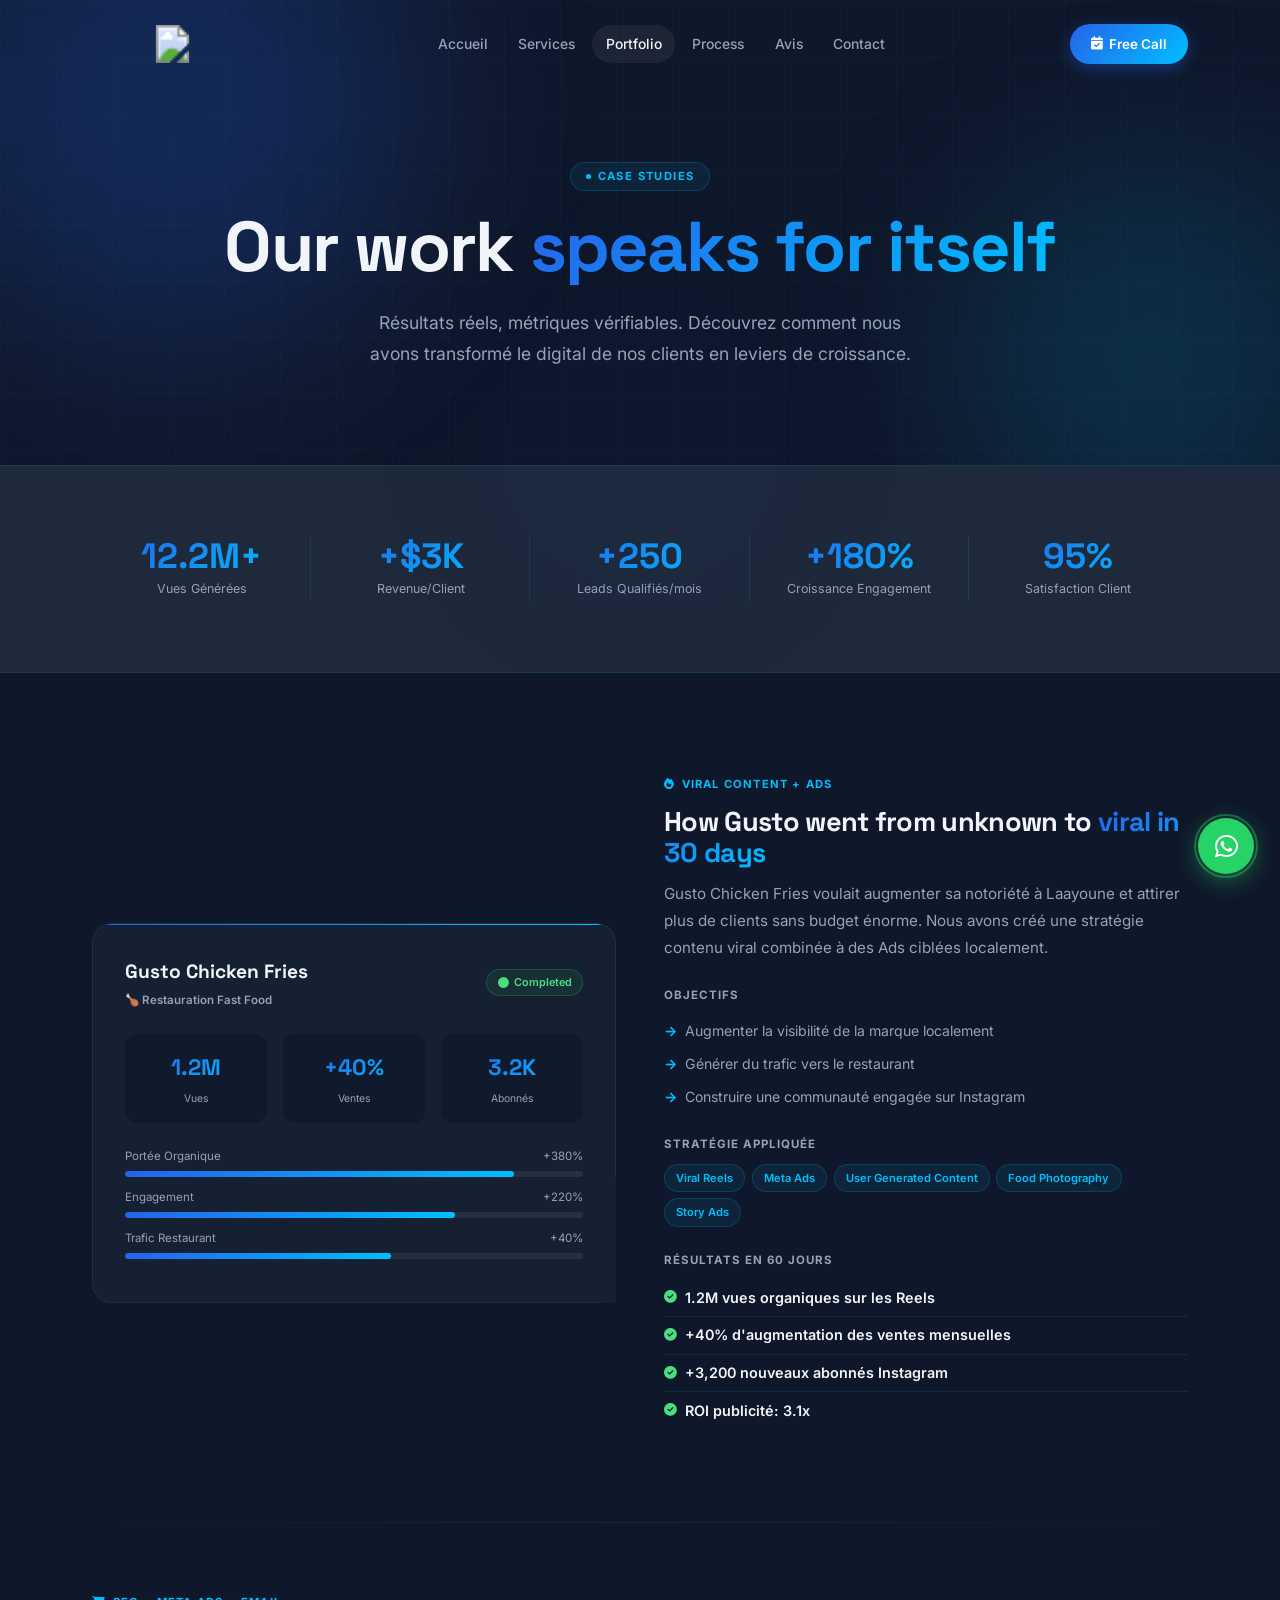
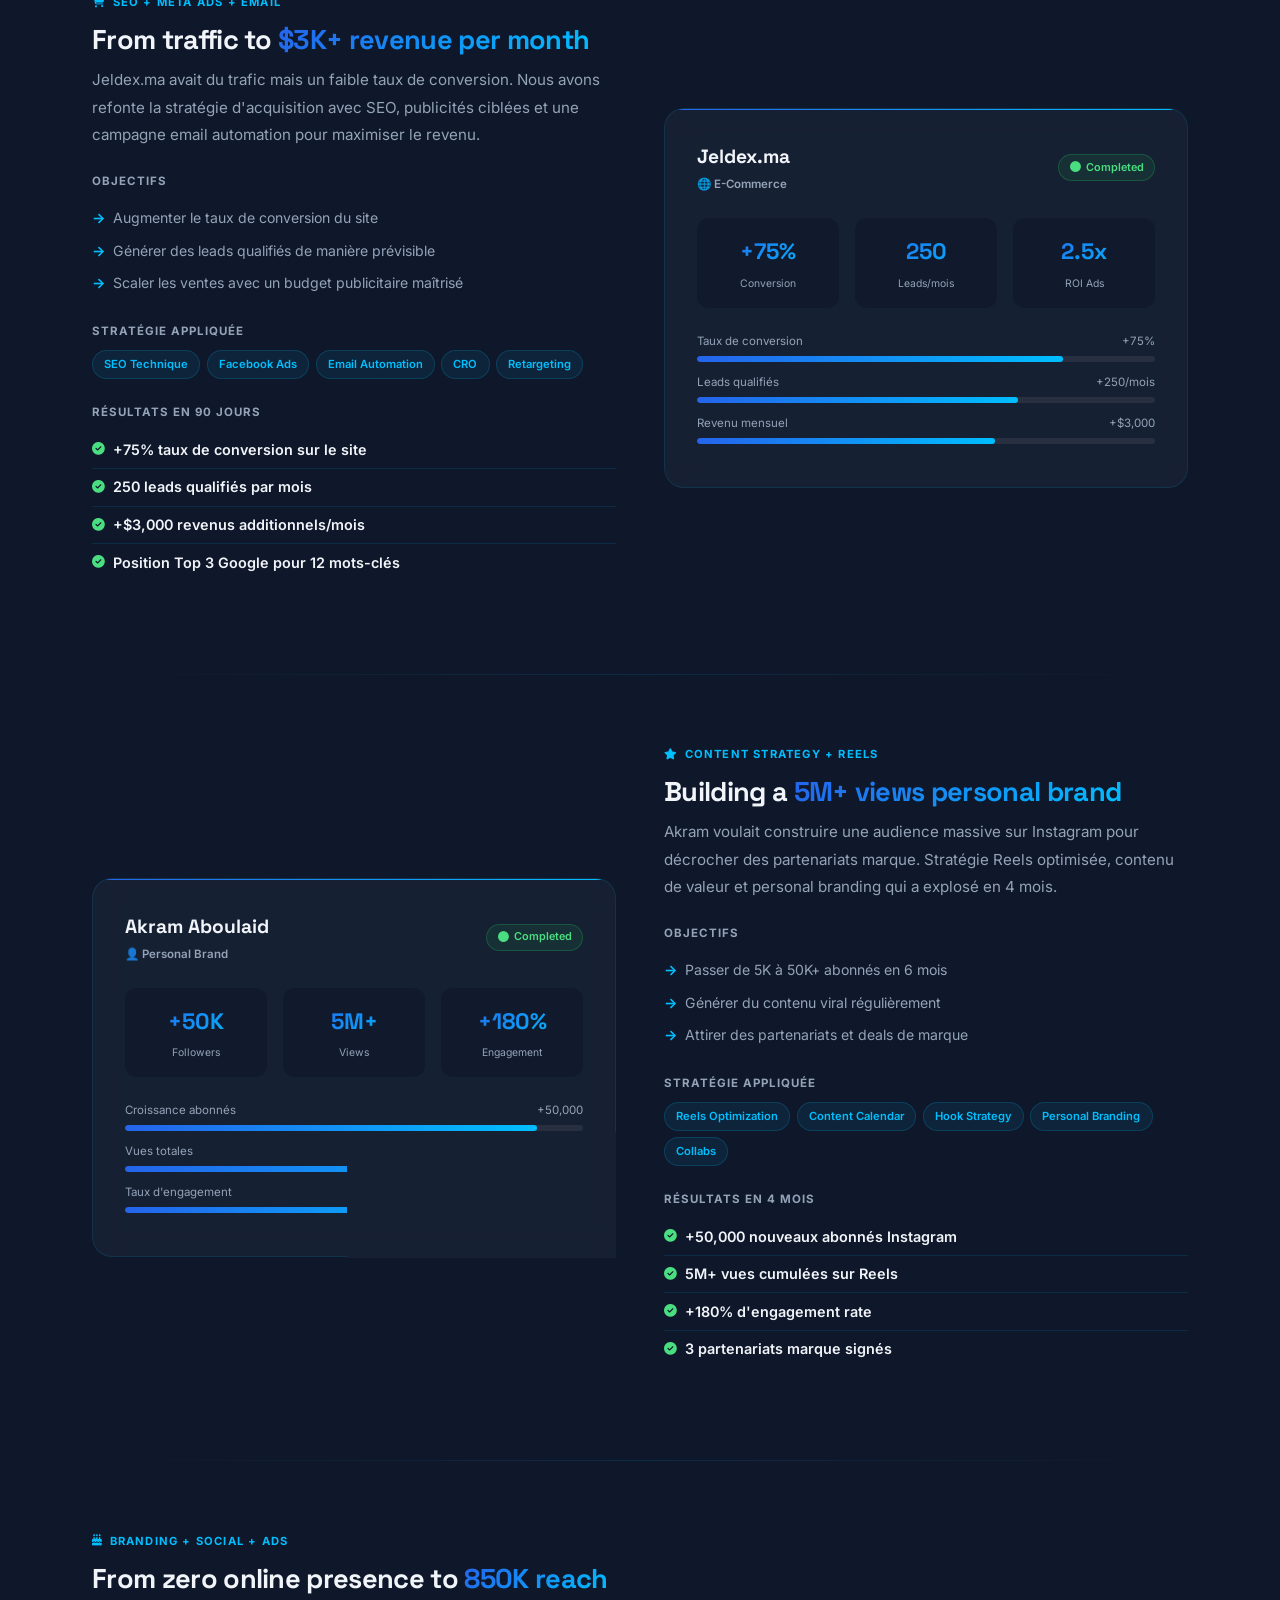
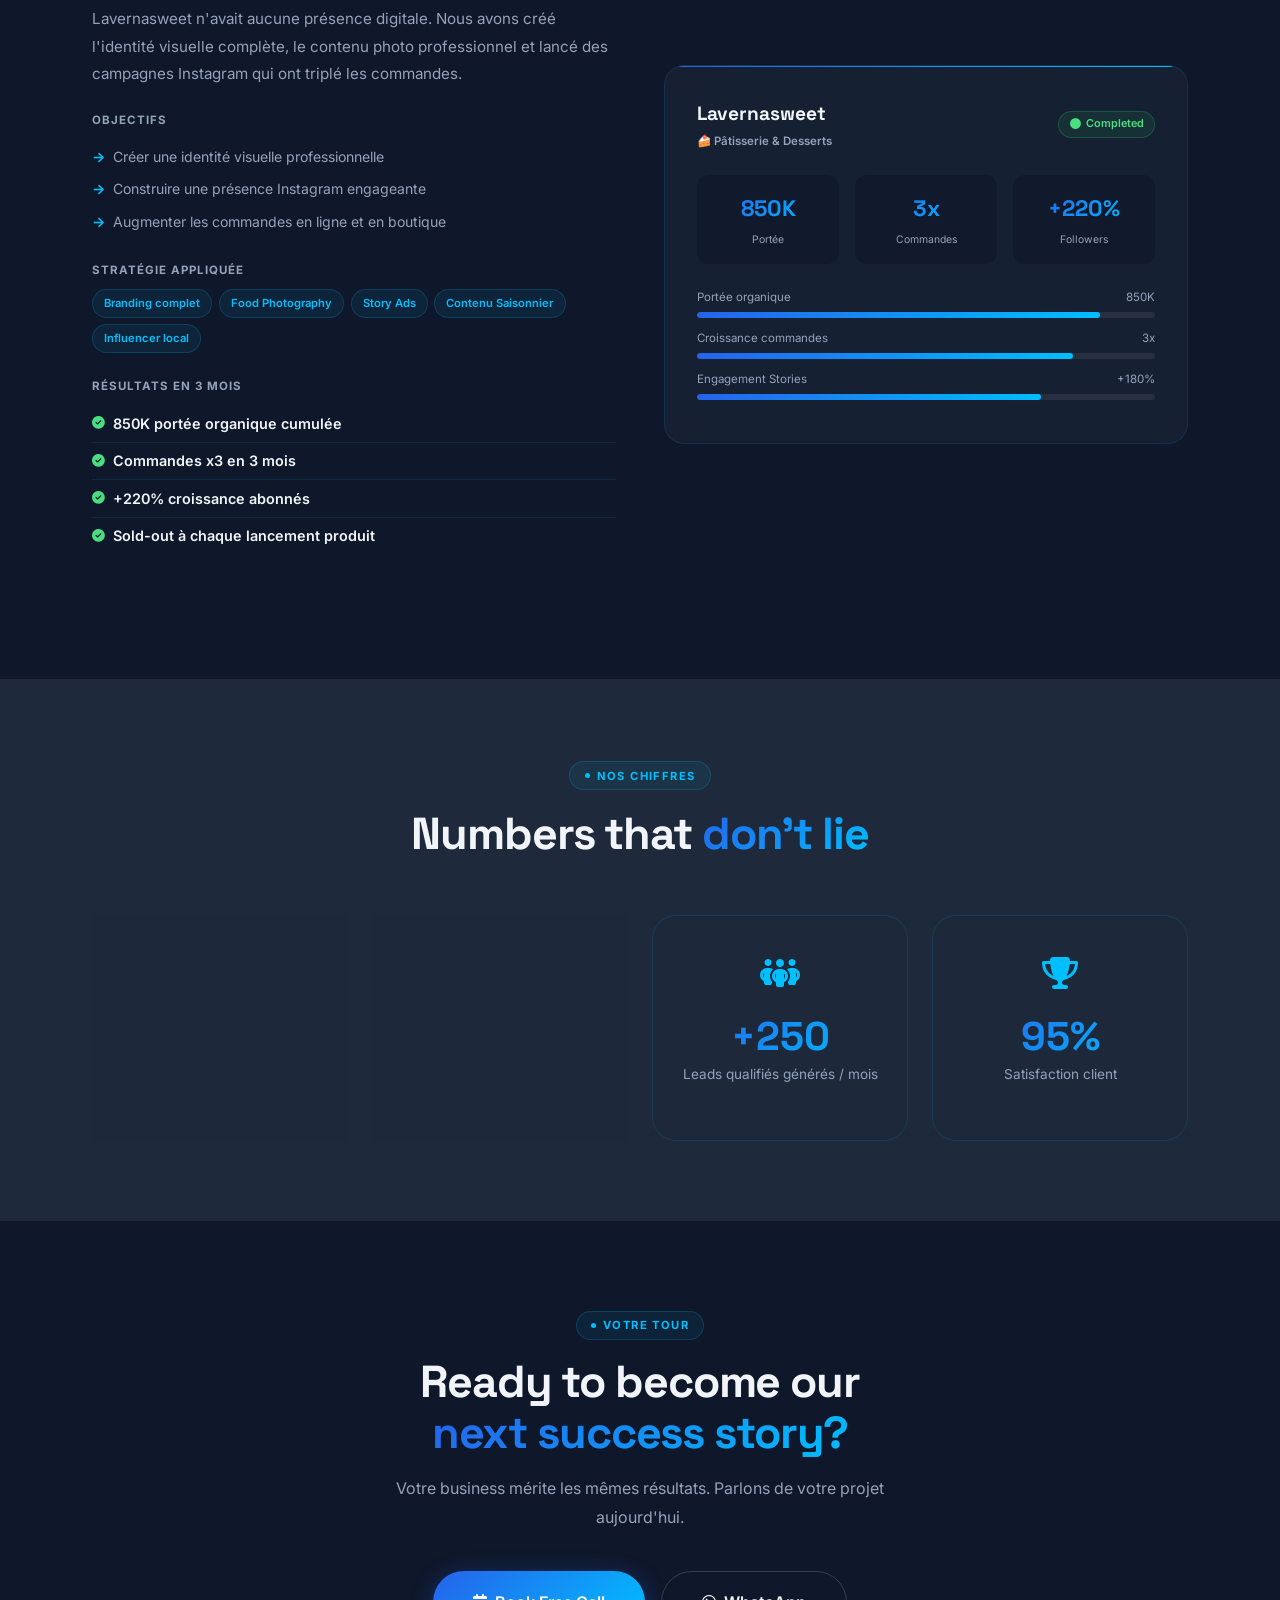
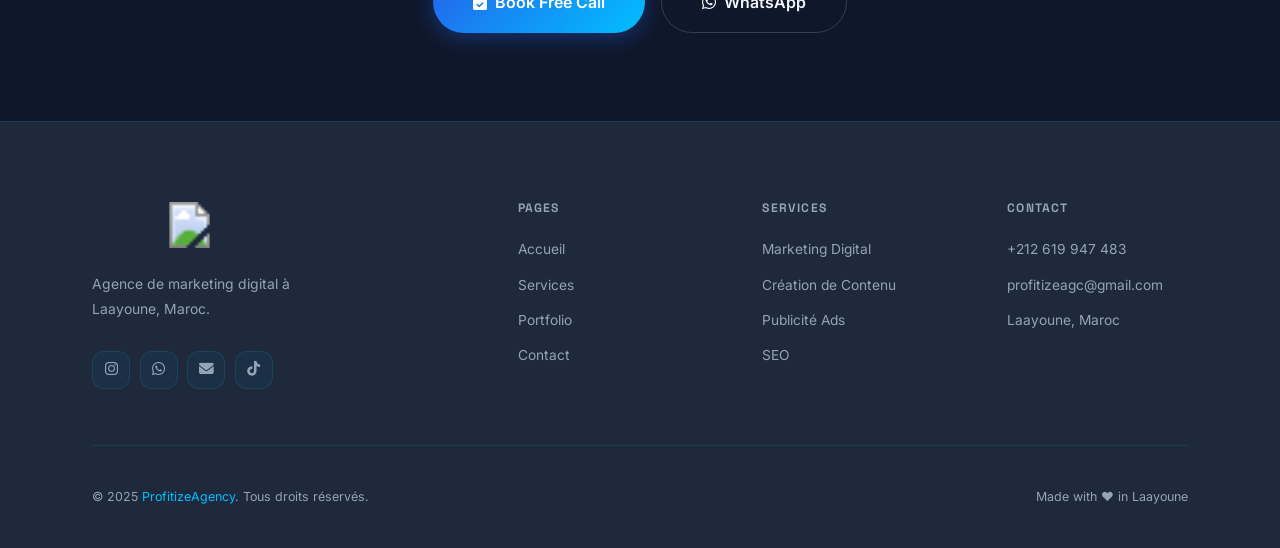
==== portfolio.html @ bc8dbf5e "Add files via upload" ====
﻿<!DOCTYPE html>
<html lang="fr">
<head>
  <meta charset="UTF-8">
  <meta name="viewport" content="width=device-width, initial-scale=1.0">
  <meta name="description" content="Portfolio ProfitizeAgency — Case studies et résultats prouvés pour nos clients au Maroc. Gusto, Jeldex, Lavernasweet, Akram Aboulaid et plus.">
  <title>Portfolio | ProfitizeAgency</title>
  <link rel="stylesheet" href="styles.css">
  <link rel="stylesheet" href="https://cdnjs.cloudflare.com/ajax/libs/font-awesome/6.5.0/css/all.min.css">
  <style>
    .port-hero {
      padding: 10rem 0 6rem;
      text-align: center;
      position: relative;
      overflow: hidden;
    }
    .port-hero h1 { margin-bottom: 1.2rem; }
    .port-hero p  { color:var(--gray-m);font-size:1.1rem;max-width:560px;margin:0 auto; }

    /* RESULTS BAND */
    .res-band { background:var(--dark-2);padding:3rem 0;border-top:1px solid var(--card-b);border-bottom:1px solid var(--card-b); }
    .res-band-grid { display:grid;grid-template-columns:repeat(5,1fr);gap:0;text-align:center; }
    .rb-item { padding:1.5rem 1rem;position:relative; }
    .rb-item::after { content:'';position:absolute;right:0;top:20%;height:60%;width:1px;background:var(--card-b); }
    .rb-item:last-child::after { display:none; }
    .rb-num { font-family:var(--font-h);font-size:2.2rem;font-weight:800;background:var(--grad);-webkit-background-clip:text;-webkit-text-fill-color:transparent;background-clip:text;line-height:1; }
    .rb-lbl { font-size:0.78rem;color:var(--gray-m);margin-top:0.35rem; }

    /* CASE STUDIES */
    .cs-section { padding: 6rem 0; }
    .cs-full-grid { display:flex;flex-direction:column;gap:4rem; }

    .cs-full-card {
      display:grid;
      grid-template-columns:1fr 1fr;
      gap:3rem;
      align-items:center;
    }

    .cs-full-card.rev { direction:rtl; }
    .cs-full-card.rev > * { direction:ltr; }

    /* Visual side */
    .cs-visual {
      background:var(--card-bg);
      border:1px solid var(--card-b);
      border-radius:20px;
      padding:2rem;
      backdrop-filter:blur(12px);
      position:relative;
      overflow:hidden;
    }
    .cs-visual::before {
      content:'';
      position:absolute;
      top:0;left:0;right:0;height:1px;
      background:var(--grad);
    }

    .cs-visual-header { display:flex;align-items:center;justify-content:space-between;margin-bottom:1.5rem; }
    .cs-client-name { font-family:var(--font-h);font-size:1.2rem;font-weight:800;color:var(--white); }
    .cs-industry { font-size:0.72rem;font-weight:600;color:var(--gray-m);margin-top:0.15rem; }

    .cs-metrics-grid { display:grid;grid-template-columns:repeat(3,1fr);gap:1rem;margin-bottom:1.5rem; }
    .cs-metric {
      background:rgba(15,23,42,.6);
      border-radius:12px;
      padding:1rem;
      text-align:center;
    }
    .csm-num { font-family:var(--font-h);font-size:1.4rem;font-weight:800;background:var(--grad);-webkit-background-clip:text;-webkit-text-fill-color:transparent;background-clip:text; }
    .csm-lbl { font-size:0.65rem;color:var(--gray-m);margin-top:0.2rem; }

    .cs-bar-section { }
    .cs-bar-label { display:flex;justify-content:space-between;font-size:0.72rem;color:var(--gray-m);margin-bottom:0.3rem; }
    .cs-bar-track { height:6px;background:rgba(255,255,255,.07);border-radius:999px;overflow:hidden;margin-bottom:0.7rem; }
    .cs-bar-fill { height:100%;border-radius:999px;background:var(--grad); }

    /* Info side */
    .cs-content .cs-tag-line {
      display:inline-flex;align-items:center;gap:0.4rem;
      font-size:0.7rem;font-weight:700;color:var(--cyan);
      text-transform:uppercase;letter-spacing:1.2px;margin-bottom:0.8rem;
    }
    .cs-content h3 { font-size:1.7rem;margin-bottom:0.7rem; }
    .cs-content .cs-overview { font-size:0.95rem;color:var(--gray-m);line-height:1.8;margin-bottom:1.5rem; }

    .cs-section-title { font-size:0.72rem;font-weight:700;color:var(--gray-m);text-transform:uppercase;letter-spacing:1px;margin-bottom:0.6rem; }
    .cs-obj-list { list-style:none;margin-bottom:1.4rem; }
    .cs-obj-list li { display:flex;align-items:center;gap:0.5rem;font-size:0.88rem;color:var(--gray-m);padding:0.3rem 0; }
    .cs-obj-list li::before { content:'→';color:var(--cyan);font-weight:700;flex-shrink:0; }

    .cs-strategy-tags { display:flex;gap:0.4rem;flex-wrap:wrap;margin-bottom:1.5rem; }
    .cs-stag {
      font-size:0.7rem;font-weight:600;padding:0.25rem 0.7rem;
      border-radius:999px;background:rgba(0,191,255,.08);
      border:1px solid rgba(0,191,255,.18);color:var(--cyan);
    }

    .cs-results-list { list-style:none;margin-bottom:1.8rem; }
    .cs-results-list li {
      display:flex;align-items:center;gap:0.5rem;
      font-size:0.9rem;font-weight:600;color:var(--white);
      padding:0.4rem 0;
      border-bottom:1px solid var(--card-b);
    }
    .cs-results-list li:last-child { border-bottom:none; }
    .cs-results-list li i { color:#4ADE80;font-size:0.8rem;flex-shrink:0; }

    /* DIVIDERS between case studies */
    .cs-div { height:1px;background:linear-gradient(90deg,transparent,var(--card-b) 50%,transparent); }

    /* STATS HIGHLIGHT */
    .stats-hl { background:var(--dark-2);padding:5rem 0;text-align:center; }
    .shl-grid { display:grid;grid-template-columns:repeat(4,1fr);gap:1.5rem;margin-top:3rem; }
    .shl-card { padding:2rem 1.5rem; }
    .shl-icon { font-size:2rem;margin-bottom:1rem;color:var(--cyan); }

    /* CTA */
    .port-cta { padding:5.5rem 0;text-align:center; }
    .port-cta h2 { margin-bottom:1rem; }
    .port-cta p  { color:var(--gray-m);max-width:500px;margin:0 auto 2.5rem; }

    @media(max-width:1024px){
      .cs-full-card, .cs-full-card.rev { grid-template-columns:1fr;direction:ltr; }
      .cs-metrics-grid { grid-template-columns:repeat(3,1fr); }
      .res-band-grid { grid-template-columns:repeat(3,1fr); }
      .rb-item:nth-child(3)::after { display:none; }
      .shl-grid { grid-template-columns:repeat(2,1fr); }
    }
    @media(max-width:640px){
      .res-band-grid { grid-template-columns:repeat(2,1fr); }
      .rb-item:nth-child(2)::after { display:none; }
      .cs-metrics-grid { grid-template-columns:repeat(3,1fr); }
      .shl-grid { grid-template-columns:1fr; }
    }
  </style>
</head>
<body>
<!-- NAV -->
<nav id="nav">
  <div class="container nav-inner">
    <a href="index.html" class="logo-img"><img src="logo.svg" alt="ProfitizeAgency"></a>
    <ul class="n-menu" id="nm">
      <li><a href="index.html">Accueil</a></li>
      <li><a href="services.html">Services</a></li>
      <li><a href="portfolio.html" class="active">Portfolio</a></li>
      <li><a href="process.html">Process</a></li>
      <li><a href="testimonials.html">Avis</a></li>
      <li><a href="contact.html">Contact</a></li>
    </ul>
    <a href="contact.html" class="n-cta"><i class="fas fa-calendar-check"></i> Free Call</a>
    <button class="n-ham" id="nh" aria-label="Menu"><span></span><span></span><span></span></button>
  </div>
</nav>

<!-- HERO -->
<section class="port-hero grid-bg">
  <div class="orb orb-blue" style="width:500px;height:500px;top:-150px;left:-80px;"></div>
  <div class="orb orb-cyan" style="width:380px;height:380px;bottom:-80px;right:-60px;"></div>
  <div class="container" style="position:relative;z-index:1;">
    <div class="chip reveal" style="margin:0 auto 1rem;">Case Studies</div>
    <h1 class="reveal d1">Our work <span class="g-text">speaks for itself</span></h1>
    <p class="reveal d2">Résultats réels, métriques vérifiables. Découvrez comment nous avons transformé le digital de nos clients en leviers de croissance.</p>
  </div>
</section>

<!-- RESULTS BAND -->
<div class="res-band">
  <div class="container">
    <div class="res-band-grid">
      <div class="rb-item reveal"><div class="rb-num">12.2M+</div><div class="rb-lbl">Vues Générées</div></div>
      <div class="rb-item reveal d1"><div class="rb-num">+$3K</div><div class="rb-lbl">Revenue/Client</div></div>
      <div class="rb-item reveal d2"><div class="rb-num">+250</div><div class="rb-lbl">Leads Qualifiés/mois</div></div>
      <div class="rb-item reveal d3"><div class="rb-num">+180%</div><div class="rb-lbl">Croissance Engagement</div></div>
      <div class="rb-item reveal d4"><div class="rb-num">95%</div><div class="rb-lbl">Satisfaction Client</div></div>
    </div>
  </div>
</div>

<!-- CASE STUDIES -->
<section class="cs-section">
  <div class="container">
    <div class="cs-full-grid">

      <!-- CASE 1: Gusto -->
      <div class="cs-full-card reveal">
        <div class="cs-visual">
          <div class="cs-visual-header">
            <div>
              <div class="cs-client-name">Gusto Chicken Fries</div>
              <div class="cs-industry">🍗 Restauration Fast Food</div>
            </div>
            <span class="bdg bdg-green"><i class="fas fa-circle"></i> Completed</span>
          </div>
          <div class="cs-metrics-grid">
            <div class="cs-metric"><div class="csm-num">1.2M</div><div class="csm-lbl">Vues</div></div>
            <div class="cs-metric"><div class="csm-num">+40%</div><div class="csm-lbl">Ventes</div></div>
            <div class="cs-metric"><div class="csm-num">3.2K</div><div class="csm-lbl">Abonnés</div></div>
          </div>
          <div class="cs-bar-section">
            <div class="cs-bar-label"><span>Portée Organique</span><span>+380%</span></div>
            <div class="cs-bar-track"><div class="cs-bar-fill" style="width:85%"></div></div>
            <div class="cs-bar-label"><span>Engagement</span><span>+220%</span></div>
            <div class="cs-bar-track"><div class="cs-bar-fill" style="width:72%"></div></div>
            <div class="cs-bar-label"><span>Trafic Restaurant</span><span>+40%</span></div>
            <div class="cs-bar-track"><div class="cs-bar-fill" style="width:58%"></div></div>
          </div>
        </div>
        <div class="cs-content">
          <div class="cs-tag-line"><i class="fas fa-fire"></i> Viral Content + Ads</div>
          <h3>How Gusto went from unknown to <span class="g-text">viral in 30 days</span></h3>
          <p class="cs-overview">Gusto Chicken Fries voulait augmenter sa notoriété à Laayoune et attirer plus de clients sans budget énorme. Nous avons créé une stratégie contenu viral combinée à des Ads ciblées localement.</p>

          <div class="cs-section-title">Objectifs</div>
          <ul class="cs-obj-list">
            <li>Augmenter la visibilité de la marque localement</li>
            <li>Générer du trafic vers le restaurant</li>
            <li>Construire une communauté engagée sur Instagram</li>
          </ul>

          <div class="cs-section-title">Stratégie appliquée</div>
          <div class="cs-strategy-tags">
            <span class="cs-stag">Viral Reels</span>
            <span class="cs-stag">Meta Ads</span>
            <span class="cs-stag">User Generated Content</span>
            <span class="cs-stag">Food Photography</span>
            <span class="cs-stag">Story Ads</span>
          </div>

          <div class="cs-section-title">Résultats en 60 jours</div>
          <ul class="cs-results-list">
            <li><i class="fas fa-check-circle"></i> 1.2M vues organiques sur les Reels</li>
            <li><i class="fas fa-check-circle"></i> +40% d'augmentation des ventes mensuelles</li>
            <li><i class="fas fa-check-circle"></i> +3,200 nouveaux abonnés Instagram</li>
            <li><i class="fas fa-check-circle"></i> ROI publicité: 3.1x</li>
          </ul>
        </div>
      </div>

      <div class="cs-div"></div>

      <!-- CASE 2: Jeldex -->
      <div class="cs-full-card rev reveal">
        <div class="cs-visual">
          <div class="cs-visual-header">
            <div>
              <div class="cs-client-name">Jeldex.ma</div>
              <div class="cs-industry">🌐 E-Commerce</div>
            </div>
            <span class="bdg bdg-green"><i class="fas fa-circle"></i> Completed</span>
          </div>
          <div class="cs-metrics-grid">
            <div class="cs-metric"><div class="csm-num">+75%</div><div class="csm-lbl">Conversion</div></div>
            <div class="cs-metric"><div class="csm-num">250</div><div class="csm-lbl">Leads/mois</div></div>
            <div class="cs-metric"><div class="csm-num">2.5x</div><div class="csm-lbl">ROI Ads</div></div>
          </div>
          <div class="cs-bar-section">
            <div class="cs-bar-label"><span>Taux de conversion</span><span>+75%</span></div>
            <div class="cs-bar-track"><div class="cs-bar-fill" style="width:80%"></div></div>
            <div class="cs-bar-label"><span>Leads qualifiés</span><span>+250/mois</span></div>
            <div class="cs-bar-track"><div class="cs-bar-fill" style="width:70%"></div></div>
            <div class="cs-bar-label"><span>Revenu mensuel</span><span>+$3,000</span></div>
            <div class="cs-bar-track"><div class="cs-bar-fill" style="width:65%"></div></div>
          </div>
        </div>
        <div class="cs-content">
          <div class="cs-tag-line"><i class="fas fa-shopping-cart"></i> SEO + Meta Ads + Email</div>
          <h3>From traffic to <span class="g-text">$3K+ revenue per month</span></h3>
          <p class="cs-overview">Jeldex.ma avait du trafic mais un faible taux de conversion. Nous avons refonte la stratégie d'acquisition avec SEO, publicités ciblées et une campagne email automation pour maximiser le revenu.</p>

          <div class="cs-section-title">Objectifs</div>
          <ul class="cs-obj-list">
            <li>Augmenter le taux de conversion du site</li>
            <li>Générer des leads qualifiés de manière prévisible</li>
            <li>Scaler les ventes avec un budget publicitaire maîtrisé</li>
          </ul>

          <div class="cs-section-title">Stratégie appliquée</div>
          <div class="cs-strategy-tags">
            <span class="cs-stag">SEO Technique</span>
            <span class="cs-stag">Facebook Ads</span>
            <span class="cs-stag">Email Automation</span>
            <span class="cs-stag">CRO</span>
            <span class="cs-stag">Retargeting</span>
          </div>

          <div class="cs-section-title">Résultats en 90 jours</div>
          <ul class="cs-results-list">
            <li><i class="fas fa-check-circle"></i> +75% taux de conversion sur le site</li>
            <li><i class="fas fa-check-circle"></i> 250 leads qualifiés par mois</li>
            <li><i class="fas fa-check-circle"></i> +$3,000 revenus additionnels/mois</li>
            <li><i class="fas fa-check-circle"></i> Position Top 3 Google pour 12 mots-clés</li>
          </ul>
        </div>
      </div>

      <div class="cs-div"></div>

      <!-- CASE 3: Akram -->
      <div class="cs-full-card reveal">
        <div class="cs-visual">
          <div class="cs-visual-header">
            <div>
              <div class="cs-client-name">Akram Aboulaid</div>
              <div class="cs-industry">👤 Personal Brand</div>
            </div>
            <span class="bdg bdg-green"><i class="fas fa-circle"></i> Completed</span>
          </div>
          <div class="cs-metrics-grid">
            <div class="cs-metric"><div class="csm-num">+50K</div><div class="csm-lbl">Followers</div></div>
            <div class="cs-metric"><div class="csm-num">5M+</div><div class="csm-lbl">Views</div></div>
            <div class="cs-metric"><div class="csm-num">+180%</div><div class="csm-lbl">Engagement</div></div>
          </div>
          <div class="cs-bar-section">
            <div class="cs-bar-label"><span>Croissance abonnés</span><span>+50,000</span></div>
            <div class="cs-bar-track"><div class="cs-bar-fill" style="width:90%"></div></div>
            <div class="cs-bar-label"><span>Vues totales</span><span>5M+</span></div>
            <div class="cs-bar-track"><div class="cs-bar-fill" style="width:95%"></div></div>
            <div class="cs-bar-label"><span>Taux d'engagement</span><span>+180%</span></div>
            <div class="cs-bar-track"><div class="cs-bar-fill" style="width:78%"></div></div>
          </div>
        </div>
        <div class="cs-content">
          <div class="cs-tag-line"><i class="fas fa-star"></i> Content Strategy + Reels</div>
          <h3>Building a <span class="g-text">5M+ views personal brand</span></h3>
          <p class="cs-overview">Akram voulait construire une audience massive sur Instagram pour décrocher des partenariats marque. Stratégie Reels optimisée, contenu de valeur et personal branding qui a explosé en 4 mois.</p>

          <div class="cs-section-title">Objectifs</div>
          <ul class="cs-obj-list">
            <li>Passer de 5K à 50K+ abonnés en 6 mois</li>
            <li>Générer du contenu viral régulièrement</li>
            <li>Attirer des partenariats et deals de marque</li>
          </ul>

          <div class="cs-section-title">Stratégie appliquée</div>
          <div class="cs-strategy-tags">
            <span class="cs-stag">Reels Optimization</span>
            <span class="cs-stag">Content Calendar</span>
            <span class="cs-stag">Hook Strategy</span>
            <span class="cs-stag">Personal Branding</span>
            <span class="cs-stag">Collabs</span>
          </div>

          <div class="cs-section-title">Résultats en 4 mois</div>
          <ul class="cs-results-list">
            <li><i class="fas fa-check-circle"></i> +50,000 nouveaux abonnés Instagram</li>
            <li><i class="fas fa-check-circle"></i> 5M+ vues cumulées sur Reels</li>
            <li><i class="fas fa-check-circle"></i> +180% d'engagement rate</li>
            <li><i class="fas fa-check-circle"></i> 3 partenariats marque signés</li>
          </ul>
        </div>
      </div>

      <div class="cs-div"></div>

      <!-- CASE 4: Lavernasweet -->
      <div class="cs-full-card rev reveal">
        <div class="cs-visual">
          <div class="cs-visual-header">
            <div>
              <div class="cs-client-name">Lavernasweet</div>
              <div class="cs-industry">🍰 Pâtisserie & Desserts</div>
            </div>
            <span class="bdg bdg-green"><i class="fas fa-circle"></i> Completed</span>
          </div>
          <div class="cs-metrics-grid">
            <div class="cs-metric"><div class="csm-num">850K</div><div class="csm-lbl">Portée</div></div>
            <div class="cs-metric"><div class="csm-num">3x</div><div class="csm-lbl">Commandes</div></div>
            <div class="cs-metric"><div class="csm-num">+220%</div><div class="csm-lbl">Followers</div></div>
          </div>
          <div class="cs-bar-section">
            <div class="cs-bar-label"><span>Portée organique</span><span>850K</span></div>
            <div class="cs-bar-track"><div class="cs-bar-fill" style="width:88%"></div></div>
            <div class="cs-bar-label"><span>Croissance commandes</span><span>3x</span></div>
            <div class="cs-bar-track"><div class="cs-bar-fill" style="width:82%"></div></div>
            <div class="cs-bar-label"><span>Engagement Stories</span><span>+180%</span></div>
            <div class="cs-bar-track"><div class="cs-bar-fill" style="width:75%"></div></div>
          </div>
        </div>
        <div class="cs-content">
          <div class="cs-tag-line"><i class="fas fa-cake-candles"></i> Branding + Social + Ads</div>
          <h3>From zero online presence to <span class="g-text">850K reach</span></h3>
          <p class="cs-overview">Lavernasweet n'avait aucune présence digitale. Nous avons créé l'identité visuelle complète, le contenu photo professionnel et lancé des campagnes Instagram qui ont triplé les commandes.</p>

          <div class="cs-section-title">Objectifs</div>
          <ul class="cs-obj-list">
            <li>Créer une identité visuelle professionnelle</li>
            <li>Construire une présence Instagram engageante</li>
            <li>Augmenter les commandes en ligne et en boutique</li>
          </ul>

          <div class="cs-section-title">Stratégie appliquée</div>
          <div class="cs-strategy-tags">
            <span class="cs-stag">Branding complet</span>
            <span class="cs-stag">Food Photography</span>
            <span class="cs-stag">Story Ads</span>
            <span class="cs-stag">Contenu Saisonnier</span>
            <span class="cs-stag">Influencer local</span>
          </div>

          <div class="cs-section-title">Résultats en 3 mois</div>
          <ul class="cs-results-list">
            <li><i class="fas fa-check-circle"></i> 850K portée organique cumulée</li>
            <li><i class="fas fa-check-circle"></i> Commandes x3 en 3 mois</li>
            <li><i class="fas fa-check-circle"></i> +220% croissance abonnés</li>
            <li><i class="fas fa-check-circle"></i> Sold-out à chaque lancement produit</li>
          </ul>
        </div>
      </div>

    </div>
  </div>
</section>

<!-- STATS HIGHLIGHT -->
<section class="stats-hl">
  <div class="container">
    <div class="s-hd c reveal">
      <div class="chip">Nos chiffres</div>
      <h2 class="s-title">Numbers that <span class="g-text">don't lie</span></h2>
    </div>
    <div class="shl-grid">
      <div class="card shl-card reveal">
        <div class="shl-icon"><i class="fas fa-fire"></i></div>
        <div class="stat-n g-text" style="font-size:2.5rem;line-height:1;margin-bottom:0.4rem;">12.2M+</div>
        <div class="stat-l">Vues Générées pour nos clients</div>
      </div>
      <div class="card shl-card reveal d1">
        <div class="shl-icon"><i class="fas fa-hand-holding-dollar"></i></div>
        <div class="stat-n g-text" style="font-size:2.5rem;line-height:1;margin-bottom:0.4rem;">+$3K</div>
        <div class="stat-l">Revenue mensuel moyen généré</div>
      </div>
      <div class="card shl-card reveal d2">
        <div class="shl-icon"><i class="fas fa-people-group"></i></div>
        <div class="stat-n g-text" style="font-size:2.5rem;line-height:1;margin-bottom:0.4rem;">+250</div>
        <div class="stat-l">Leads qualifiés générés / mois</div>
      </div>
      <div class="card shl-card reveal d3">
        <div class="shl-icon"><i class="fas fa-trophy"></i></div>
        <div class="stat-n g-text" style="font-size:2.5rem;line-height:1;margin-bottom:0.4rem;">95%</div>
        <div class="stat-l">Satisfaction client</div>
      </div>
    </div>
  </div>
</section>

<!-- CTA -->
<section class="port-cta">
  <div class="orb orb-blue" style="width:400px;height:400px;left:50%;top:50%;transform:translate(-50%,-50%);filter:blur(120px);opacity:.08;"></div>
  <div class="container" style="position:relative;z-index:1;">
    <div class="chip reveal" style="margin:0 auto 1rem;">Votre tour</div>
    <h2 class="reveal d1">Ready to become our<br><span class="g-text">next success story?</span></h2>
    <p class="reveal d2">Votre business mérite les mêmes résultats. Parlons de votre projet aujourd'hui.</p>
    <div style="display:flex;gap:1rem;justify-content:center;flex-wrap:wrap;" class="reveal d3">
      <a href="contact.html" class="btn btn-p btn-lg"><i class="fas fa-calendar-check"></i> Book Free Call</a>
      <a href="https://wa.me/212619947483" target="_blank" class="btn btn-o btn-lg"><i class="fab fa-whatsapp"></i> WhatsApp</a>
    </div>
  </div>
</section>

<!-- FOOTER -->
<footer id="footer">
  <div class="container">
    <div class="ft-top">
      <div class="ft-brand">
        <a href="index.html" class="logo-img footer-logo"><img src="logo.svg" alt="ProfitizeAgency"></a>
        <p class="ft-brand-txt">Agence de marketing digital à Laayoune, Maroc.</p>
        <div class="socials">
          <a href="https://instagram.com/Profitizeagency" target="_blank" class="soc-btn"><i class="fab fa-instagram"></i></a>
          <a href="https://wa.me/212619947483" target="_blank" class="soc-btn"><i class="fab fa-whatsapp"></i></a>
          <a href="mailto:profitizeagc@gmail.com" class="soc-btn"><i class="fas fa-envelope"></i></a>
          <a href="#" class="soc-btn"><i class="fab fa-tiktok"></i></a>
        </div>
      </div>
      <div class="ft-col"><h5>Pages</h5><ul>
        <li><a href="index.html">Accueil</a></li>
        <li><a href="services.html">Services</a></li>
        <li><a href="portfolio.html">Portfolio</a></li>
        <li><a href="contact.html">Contact</a></li>
      </ul></div>
      <div class="ft-col"><h5>Services</h5><ul>
        <li><a href="services.html">Marketing Digital</a></li>
        <li><a href="services.html">Création de Contenu</a></li>
        <li><a href="services.html">Publicité Ads</a></li>
        <li><a href="services.html">SEO</a></li>
      </ul></div>
      <div class="ft-col"><h5>Contact</h5><ul>
        <li><a href="tel:+212619947483">+212 619 947 483</a></li>
        <li><a href="mailto:profitizeagc@gmail.com">profitizeagc@gmail.com</a></li>
        <li><a href="#">Laayoune, Maroc</a></li>
      </ul></div>
    </div>
    <div class="ft-bot">
      <p>&copy; 2025 <span class="cy">ProfitizeAgency</span>. Tous droits réservés.</p>
      <p>Made with ♥ in Laayoune</p>
    </div>
  </div>
</footer>
<a href="https://wa.me/212619947483" target="_blank" class="wa-float"><i class="fab fa-whatsapp"></i></a>
<script>
  const nav = document.getElementById('nav');
  window.addEventListener('scroll', () => nav.classList.toggle('stuck', window.scrollY > 40));
  const nh = document.getElementById('nh'), nm = document.getElementById('nm');
  nh.addEventListener('click', () => { nh.classList.toggle('open'); nm.classList.toggle('open'); });
  nm.querySelectorAll('a').forEach(a => a.addEventListener('click', () => { nh.classList.remove('open'); nm.classList.remove('open'); }));
  const ro = new IntersectionObserver(es => es.forEach(e => { if (e.isIntersecting) { e.target.classList.add('in'); ro.unobserve(e.target); } }), { threshold: 0.1, rootMargin: '0px 0px -40px 0px' });
  document.querySelectorAll('.reveal').forEach(el => ro.observe(el));
</script>
</body>
</html>
---- styles.css ----
/* =============================================
   PROFITIZE.AGENCY — Premium Design System
   ============================================= */

@import url('https://fonts.googleapis.com/css2?family=Inter:wght@300;400;500;600;700;800&family=Space+Grotesk:wght@500;600;700;800&display=swap');

/* ===== CSS VARIABLES ===== */
:root {
  --dark:       #0F172A;
  --dark-2:     #1E293B;
  --dark-3:     #334155;
  --blue:       #2563EB;
  --blue-l:     #3B82F6;
  --blue-d:     #1D4ED8;
  --cyan:       #00BFFF;
  --gray:       #CBD5E1;
  --gray-m:     #94A3B8;
  --white:      #F1F5F9;

  --grad:       linear-gradient(135deg, #2563EB 0%, #00BFFF 100%);
  --grad-r:     linear-gradient(135deg, #00BFFF 0%, #2563EB 100%);
  --grad-dark:  linear-gradient(160deg, #1E293B 0%, #0F172A 100%);
  --grad-card:  linear-gradient(135deg, rgba(37,99,235,.08), rgba(0,191,255,.04));

  --card-bg:    rgba(30, 41, 59, 0.55);
  --card-b:     rgba(0, 191, 255, 0.12);
  --card-bh:    rgba(0, 191, 255, 0.32);

  --sh-sm:  0 2px 10px rgba(0,0,0,.35);
  --sh-md:  0 10px 35px rgba(0,0,0,.4);
  --sh-lg:  0 25px 70px rgba(0,0,0,.5);

  --font:    'Inter', sans-serif;
  --font-h:  'Space Grotesk', sans-serif;

  --r-s:  6px;
  --r-m:  12px;
  --r-l:  18px;
  --r-xl: 24px;
  --r-f:  999px;

  --t:    all 0.3s cubic-bezier(0.4,0,0.2,1);
  --t-s:  all 0.65s cubic-bezier(0.4,0,0.2,1);
}

/* ===== RESET ===== */
*, *::before, *::after { margin:0; padding:0; box-sizing:border-box; }
html { scroll-behavior: smooth; }
body {
  font-family: var(--font);
  background: var(--dark);
  color: var(--gray);
  overflow-x: hidden;
  line-height: 1.65;
  -webkit-font-smoothing: antialiased;
}

::-webkit-scrollbar { width: 5px; }
::-webkit-scrollbar-track { background: var(--dark); }
::-webkit-scrollbar-thumb { background: linear-gradient(var(--blue), var(--cyan)); border-radius:3px; }
::selection { background: rgba(37,99,235,.35); color: var(--white); }

a { text-decoration: none; color: inherit; transition: var(--t); }
img { max-width: 100%; }
button { font-family: var(--font); cursor: pointer; }

/* ===== TYPOGRAPHY ===== */
h1, h2, h3, h4, h5 {
  font-family: var(--font-h);
  color: var(--white);
  line-height: 1.14;
  letter-spacing: -0.025em;
}
h1 { font-size: clamp(2.4rem, 5.5vw, 4.8rem); font-weight: 800; }
h2 { font-size: clamp(1.8rem, 3.5vw, 3.2rem); font-weight: 700; }
h3 { font-size: clamp(1.15rem, 2vw, 1.55rem); font-weight: 700; }
h4 { font-size: 1.05rem; font-weight: 600; }
p  { line-height: 1.78; }

.g-text {
  background: var(--grad);
  -webkit-background-clip: text;
  -webkit-text-fill-color: transparent;
  background-clip: text;
}

/* ===== LAYOUT ===== */
.container  { max-width: 1160px; margin: 0 auto; padding: 0 2rem; }
.container-w{ max-width: 1380px; margin: 0 auto; padding: 0 2rem; }
section { padding: 6.5rem 0; }

/* ===== NAVBAR ===== */
#nav {
  position: fixed;
  top: 0; left: 0; right: 0;
  z-index: 1000;
  padding: 1rem 0;
  transition: background 0.3s ease, padding 0.3s ease, box-shadow 0.3s ease;
}

#nav.stuck {
  background: rgba(15, 23, 42, 0.98);
  backdrop-filter: blur(24px);
  -webkit-backdrop-filter: blur(24px);
  border-bottom: 1px solid var(--card-b);
  padding: 0.65rem 0;
  box-shadow: 0 4px 24px rgba(0,0,0,0.35);
}

.nav-inner {
  display: flex;
  align-items: center;
  justify-content: space-between;
  gap: 1.5rem;
  min-height: 56px;
}

/* ===== LOGO ===== */
.logo-img {
  display: inline-flex;
  align-items: center;
  text-decoration: none;
  flex-shrink: 0;
}

.logo-img img {
  height: 38px;
  width: auto;
  display: block;
  object-fit: contain;
  flex-shrink: 0;
  transition: opacity 0.3s ease;
}

.logo-img:hover img { opacity: 0.85; }

/* Footer logo */
.logo-img.footer-logo img { height: 46px; }

/* Nav links */
.n-menu {
  display: flex;
  align-items: center;
  list-style: none;
  gap: 0.2rem;
  flex: 1;
  justify-content: center;
}

.n-menu a {
  display: block;
  padding: 0.45rem 0.85rem;
  font-size: 0.87rem;
  font-weight: 500;
  color: var(--gray-m);
  border-radius: var(--r-f);
  transition: var(--t);
}

.n-menu a:hover,
.n-menu a.active {
  color: var(--white);
  background: rgba(255,255,255,.06);
}

/* Nav CTA */
.n-cta {
  display: inline-flex;
  align-items: center;
  gap: 0.4rem;
  background: var(--grad);
  color: #fff !important;
  padding: 0.55rem 1.3rem;
  border-radius: var(--r-f);
  font-size: 0.84rem;
  font-weight: 600;
  box-shadow: 0 4px 16px rgba(37,99,235,.4);
  white-space: nowrap;
  transition: var(--t);
}

.n-cta:hover {
  transform: translateY(-2px);
  box-shadow: 0 8px 28px rgba(0,191,255,.45);
}

/* Hamburger */
.n-ham {
  display: none;
  flex-direction: column;
  gap: 5px;
  background: none;
  border: none;
  padding: 5px;
  z-index: 1001;
}

.n-ham span {
  display: block;
  width: 22px; height: 2px;
  background: var(--white);
  border-radius: 2px;
  transition: var(--t);
}

.n-ham.open span:nth-child(1) { transform: translateY(7px) rotate(45deg); }
.n-ham.open span:nth-child(2) { opacity: 0; }
.n-ham.open span:nth-child(3) { transform: translateY(-7px) rotate(-45deg); }

/* ===== BUTTONS ===== */
.btn {
  display: inline-flex;
  align-items: center;
  gap: 0.5rem;
  padding: 0.85rem 1.9rem;
  border-radius: var(--r-f);
  font-weight: 600;
  font-size: 0.94rem;
  font-family: var(--font);
  border: none;
  cursor: pointer;
  transition: var(--t);
  text-decoration: none;
  white-space: nowrap;
}

.btn-p {
  background: var(--grad);
  color: #fff;
  box-shadow: 0 4px 22px rgba(37,99,235,.4);
}
.btn-p:hover {
  transform: translateY(-3px);
  box-shadow: 0 12px 38px rgba(0,191,255,.45);
}

.btn-o {
  background: transparent;
  color: var(--white);
  border: 1px solid rgba(203,213,225,.2);
}
.btn-o:hover {
  background: rgba(0,191,255,.06);
  border-color: var(--cyan);
  color: var(--cyan);
  transform: translateY(-3px);
}

.btn-lg { padding: 1.05rem 2.5rem; font-size: 1rem; }
.btn-sm { padding: 0.5rem 1.1rem; font-size: 0.8rem; }

/* ===== CHIP LABELS ===== */
.chip {
  display: inline-flex;
  align-items: center;
  gap: 0.45rem;
  background: rgba(0,191,255,.07);
  border: 1px solid rgba(0,191,255,.18);
  padding: 0.28rem 0.9rem;
  border-radius: var(--r-f);
  font-size: 0.7rem;
  font-weight: 700;
  color: var(--cyan);
  letter-spacing: 1.4px;
  text-transform: uppercase;
  margin-bottom: 1.1rem;
}

.chip::before {
  content: '';
  width: 5px; height: 5px;
  background: var(--cyan);
  border-radius: 50%;
  flex-shrink: 0;
  animation: blink 2s infinite;
}

@keyframes blink { 0%,100%{opacity:1} 50%{opacity:.3} }

/* ===== SECTION HEADER ===== */
.s-hd { margin-bottom: 3.5rem; }
.s-hd.c { text-align: center; }
.s-hd.c .s-desc { margin: 0.8rem auto 0; }
.s-title { margin-bottom: 0.5rem; }
.s-desc { color: var(--gray-m); font-size: 1rem; max-width: 560px; line-height: 1.82; margin-top: 0.7rem; }

/* ===== CARDS ===== */
.card {
  background: var(--card-bg);
  border: 1px solid var(--card-b);
  border-radius: var(--r-xl);
  padding: 2rem;
  transition: var(--t);
  position: relative;
  overflow: hidden;
  backdrop-filter: blur(12px);
  -webkit-backdrop-filter: blur(12px);
}

.card:hover {
  border-color: var(--card-bh);
  transform: translateY(-6px);
  box-shadow: var(--sh-md), 0 0 40px rgba(0,191,255,.07);
}

.card::after {
  content: '';
  position: absolute;
  top: 0; left: 0; right: 0;
  height: 1px;
  background: var(--grad);
  opacity: 0;
  transition: var(--t);
}
.card:hover::after { opacity: 1; }

/* ===== ICON BOX ===== */
.ib {
  width: 52px; height: 52px;
  border-radius: var(--r-m);
  display: flex;
  align-items: center;
  justify-content: center;
  font-size: 1.3rem;
  flex-shrink: 0;
  background: linear-gradient(135deg, rgba(37,99,235,.15), rgba(0,191,255,.08));
  border: 1px solid rgba(0,191,255,.18);
  color: var(--cyan);
  margin-bottom: 1.2rem;
  transition: var(--t);
}

.card:hover .ib {
  background: linear-gradient(135deg, rgba(37,99,235,.25), rgba(0,191,255,.15));
  box-shadow: 0 0 20px rgba(0,191,255,.2);
}

/* ===== BADGES ===== */
.bdg {
  display: inline-flex;
  align-items: center;
  gap: 0.3rem;
  padding: 0.22rem 0.65rem;
  border-radius: var(--r-f);
  font-size: 0.68rem;
  font-weight: 600;
}
.bdg-blue  { background: rgba(37,99,235,.12); color: #60A5FA; border: 1px solid rgba(37,99,235,.25); }
.bdg-cyan  { background: rgba(0,191,255,.1);  color: var(--cyan); border: 1px solid rgba(0,191,255,.2); }
.bdg-green { background: rgba(34,197,94,.1);  color: #4ADE80;  border: 1px solid rgba(34,197,94,.25); }
.bdg-amber { background: rgba(245,158,11,.1); color: #FCD34D;  border: 1px solid rgba(245,158,11,.2); }

/* ===== GRID PATTERN BG ===== */
.grid-bg {
  background-image:
    linear-gradient(rgba(0,191,255,.03) 1px, transparent 1px),
    linear-gradient(90deg, rgba(0,191,255,.03) 1px, transparent 1px);
  background-size: 56px 56px;
}

/* ===== GLOW ORBS ===== */
.orb {
  position: absolute;
  border-radius: 50%;
  filter: blur(90px);
  pointer-events: none;
}
.orb-blue { background: rgba(37,99,235,.22); }
.orb-cyan { background: rgba(0,191,255,.14); }

/* ===== DIVIDER ===== */
.div { height: 1px; background: linear-gradient(90deg, transparent, var(--card-b) 50%, transparent); }

/* ===== REVEAL ANIMATIONS ===== */
.reveal {
  opacity: 0;
  transform: translateY(26px);
  transition: opacity 0.65s ease, transform 0.65s ease;
}
.reveal.in { opacity: 1; transform: none; }
.d1 { transition-delay: 0.1s; }
.d2 { transition-delay: 0.2s; }
.d3 { transition-delay: 0.3s; }
.d4 { transition-delay: 0.4s; }
.d5 { transition-delay: 0.5s; }

@keyframes float  { 0%,100%{transform:translateY(0)} 50%{transform:translateY(-10px)} }
@keyframes float2 { 0%,100%{transform:translateY(0)} 50%{transform:translateY(-6px)} }
@keyframes spin   { to{transform:rotate(360deg)} }
@keyframes glow-p { 0%,100%{box-shadow:0 0 20px rgba(0,191,255,.3)} 50%{box-shadow:0 0 40px rgba(0,191,255,.6)} }

/* ===== MARQUEE ===== */
.mq-outer {
  overflow: hidden;
  position: relative;
}
.mq-outer::before,
.mq-outer::after {
  content: '';
  position: absolute;
  top: 0; bottom: 0;
  width: 110px;
  z-index: 2;
}
.mq-outer::before { left: 0;  background: linear-gradient(90deg, var(--dark), transparent); }
.mq-outer::after  { right: 0; background: linear-gradient(-90deg, var(--dark), transparent); }

.mq-track {
  display: flex;
  gap: 1rem;
  animation: mq 24s linear infinite;
  width: max-content;
}
@keyframes mq { from{transform:translateX(0)} to{transform:translateX(-50%)} }

.mq-pill {
  display: flex;
  align-items: center;
  gap: 0.55rem;
  padding: 0.5rem 1.2rem;
  background: var(--card-bg);
  border: 1px solid var(--card-b);
  border-radius: var(--r-f);
  white-space: nowrap;
  color: var(--gray-m);
  font-size: 0.82rem;
  font-weight: 500;
  backdrop-filter: blur(8px);
}
.mq-pill i { color: var(--cyan); font-size: 0.78rem; }

/* ===== STAT BOX ===== */
.stat-n {
  font-family: var(--font-h);
  font-size: clamp(2.2rem, 4vw, 3.5rem);
  font-weight: 800;
  line-height: 1;
  background: var(--grad);
  -webkit-background-clip: text;
  -webkit-text-fill-color: transparent;
  background-clip: text;
}
.stat-l { color: var(--gray-m); font-size: 0.85rem; margin-top: 0.4rem; }

/* ===== PAGE HERO ===== */
.page-hero {
  padding: 11rem 0 6rem;
  position: relative;
  overflow: hidden;
  background: var(--dark);
}

/* ===== FOOTER ===== */
#footer {
  background: var(--dark-2);
  border-top: 1px solid var(--card-b);
  padding: 5rem 0 2.5rem;
}

.ft-top {
  display: grid;
  grid-template-columns: 2fr 1fr 1fr 1fr;
  gap: 4rem;
  padding-bottom: 3.5rem;
  border-bottom: 1px solid var(--card-b);
  margin-bottom: 2.5rem;
}

.ft-brand-txt {
  color: var(--gray-m);
  font-size: 0.87rem;
  line-height: 1.8;
  margin: 1rem 0 1.8rem;
  max-width: 265px;
}

.socials { display: flex; gap: 0.6rem; }

.soc-btn {
  width: 38px; height: 38px;
  border-radius: var(--r-m);
  background: rgba(0,191,255,.05);
  border: 1px solid var(--card-b);
  display: flex;
  align-items: center;
  justify-content: center;
  color: var(--gray-m);
  font-size: 0.92rem;
  transition: var(--t);
}
.soc-btn:hover {
  background: var(--grad);
  color: #fff;
  border-color: transparent;
  transform: translateY(-3px);
}

.ft-col h5 {
  font-size: 0.76rem;
  font-weight: 700;
  color: var(--gray-m);
  text-transform: uppercase;
  letter-spacing: 1.2px;
  margin-bottom: 1.2rem;
}
.ft-col ul { list-style: none; }
.ft-col ul li + li { margin-top: 0.55rem; }
.ft-col ul li a { color: var(--gray-m); font-size: 0.86rem; }
.ft-col ul li a:hover { color: var(--cyan); padding-left: 4px; }

.ft-bot {
  display: flex;
  justify-content: space-between;
  align-items: center;
  flex-wrap: wrap;
  gap: 1rem;
}
.ft-bot p { color: var(--gray-m); font-size: 0.78rem; }
.ft-bot .cy { color: var(--cyan); }

/* ===== WHATSAPP FLOAT ===== */
.wa-float {
  position: fixed;
  bottom: 26px; right: 26px;
  width: 56px; height: 56px;
  background: #25D366;
  border-radius: 50%;
  display: flex;
  align-items: center;
  justify-content: center;
  font-size: 1.65rem;
  color: #fff;
  z-index: 9998;
  text-decoration: none;
  box-shadow: 0 6px 24px rgba(37,211,102,.45);
  transition: var(--t);
}
.wa-float:hover { transform: scale(1.1); box-shadow: 0 12px 36px rgba(37,211,102,.6); }
.wa-float::before {
  content: '';
  position: absolute;
  inset: -4px;
  border-radius: 50%;
  border: 2px solid rgba(37,211,102,.4);
  animation: wa-ring 2s ease-out infinite;
}
@keyframes wa-ring { 0%{transform:scale(1);opacity:1} 100%{transform:scale(1.7);opacity:0} }

/* ===== RESPONSIVE ===== */

/* TABLET */
@media (max-width: 1024px) {
  .n-menu {
    position: fixed;
    inset: 0 0 0 auto;
    width: 285px;
    background: rgba(15,23,42,.98);
    backdrop-filter: blur(24px);
    -webkit-backdrop-filter: blur(24px);
    flex-direction: column;
    justify-content: center;
    gap: 0.4rem;
    border-left: 1px solid var(--card-b);
    transform: translateX(100%);
    transition: transform 0.38s cubic-bezier(0.4,0,0.2,1);
    padding: 2rem;
    z-index: 999;
  }
  .n-menu.open { transform: translateX(0); }
  .n-menu a { font-size: 1.05rem; padding: 0.7rem 1rem; }
  .n-ham { display: flex; }

  /* Logo — Tablet */
  .logo-img img { height: 34px; }

  .ft-top { grid-template-columns: 1fr 1fr; gap: 2rem; }
  .ft-top .ft-brand { grid-column: 1 / -1; }
  section { padding: 5rem 0; }
}

/* MOBILE */
@media (max-width: 640px) {
  .container, .container-w { padding: 0 1.25rem; }
  section { padding: 3.5rem 0; }
  .ft-top { grid-template-columns: 1fr; gap: 2rem; }
  .ft-bot { flex-direction: column; text-align: center; }
  .wa-float { bottom: 18px; right: 18px; width: 50px; height: 50px; font-size: 1.4rem; }
  .btn-lg { padding: 0.9rem 1.8rem; font-size: 0.92rem; }

  /* Logo — Mobile */
  .logo-img img { height: 28px; }
  .nav-inner { gap: 0.75rem; min-height: 50px; }
}
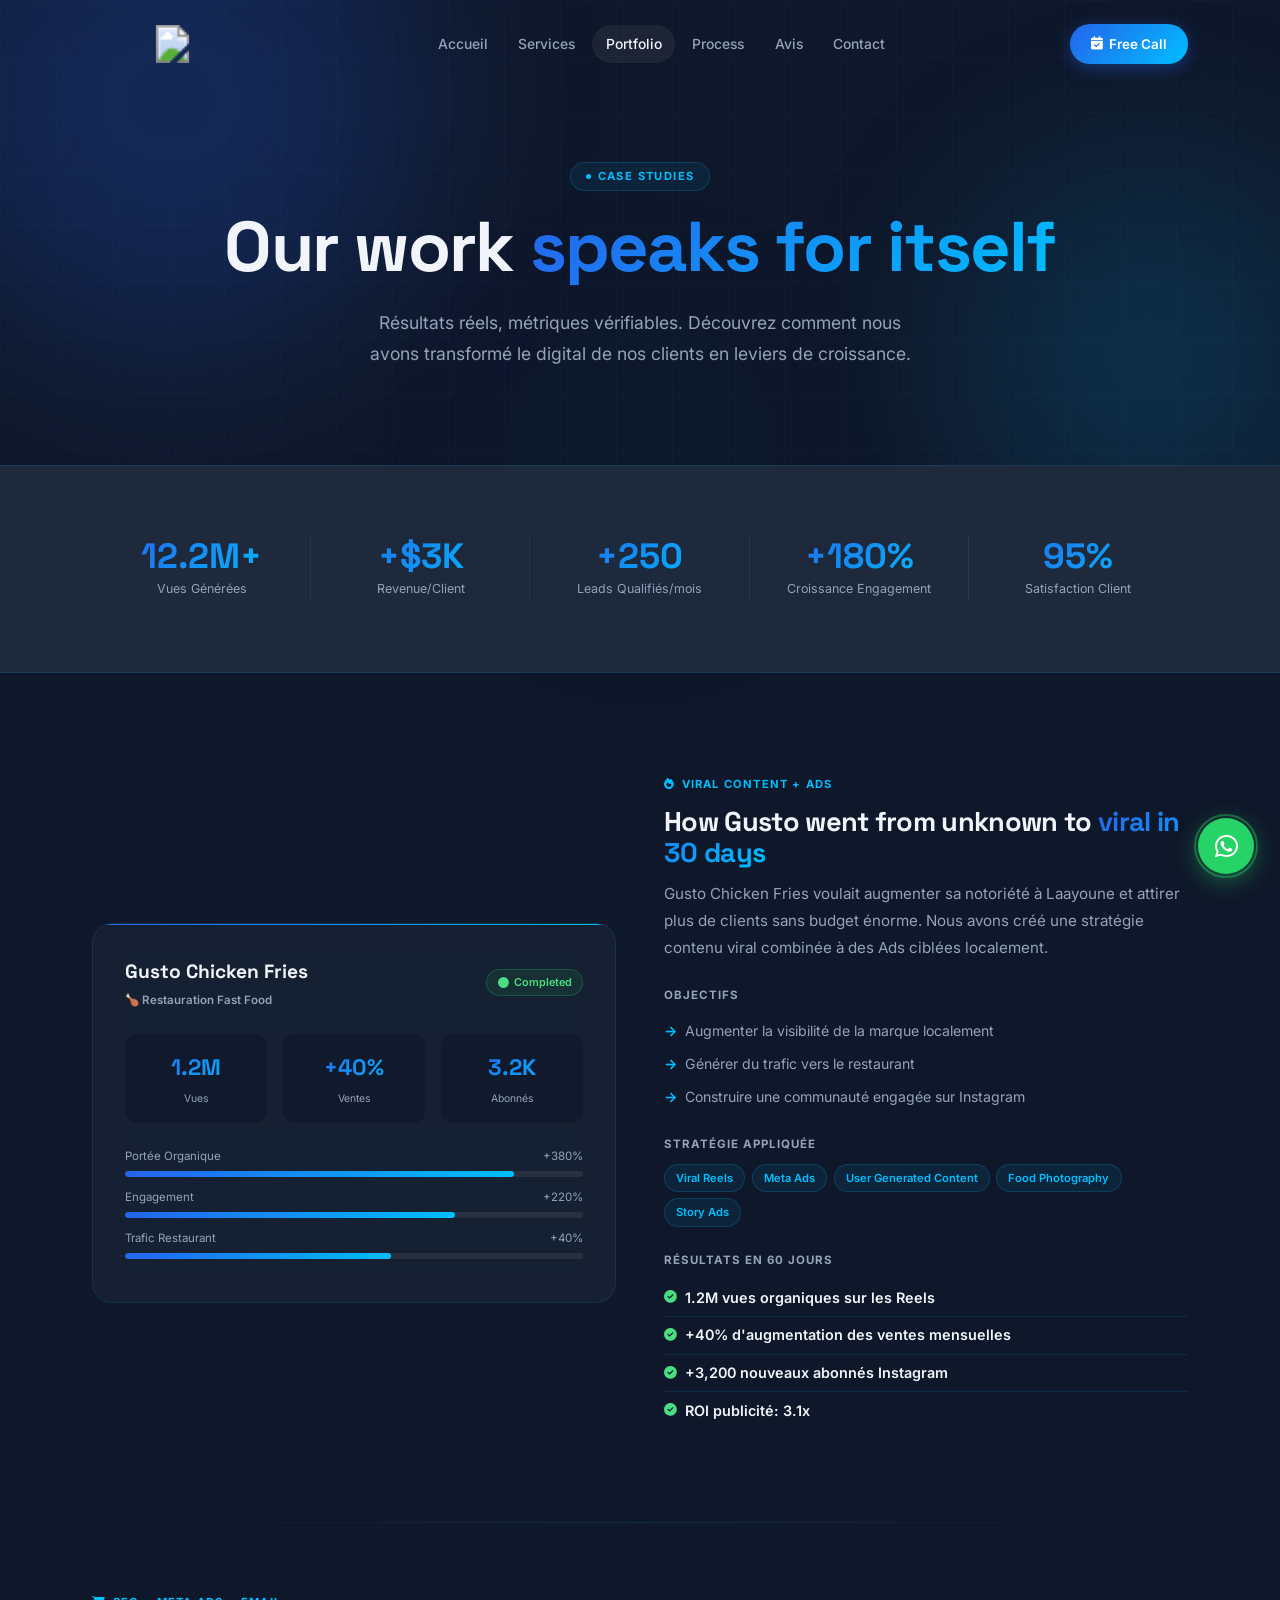
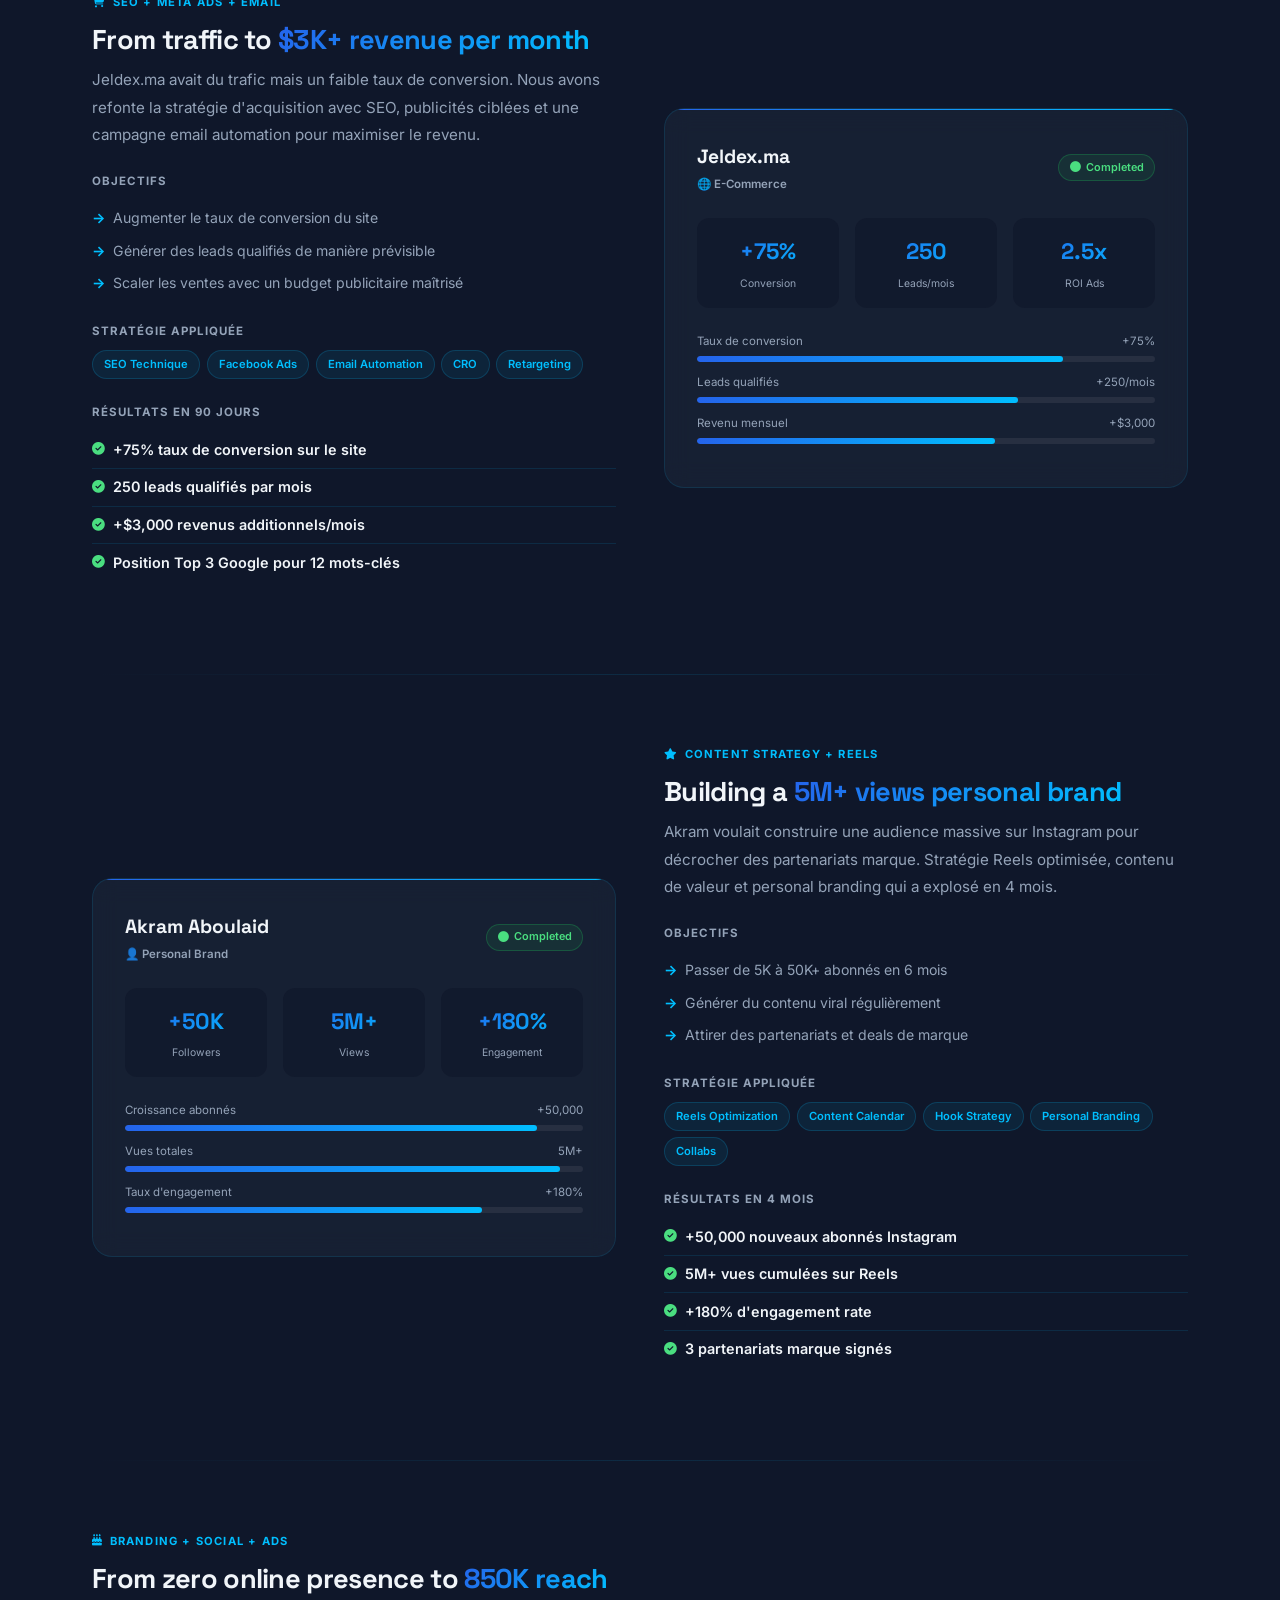
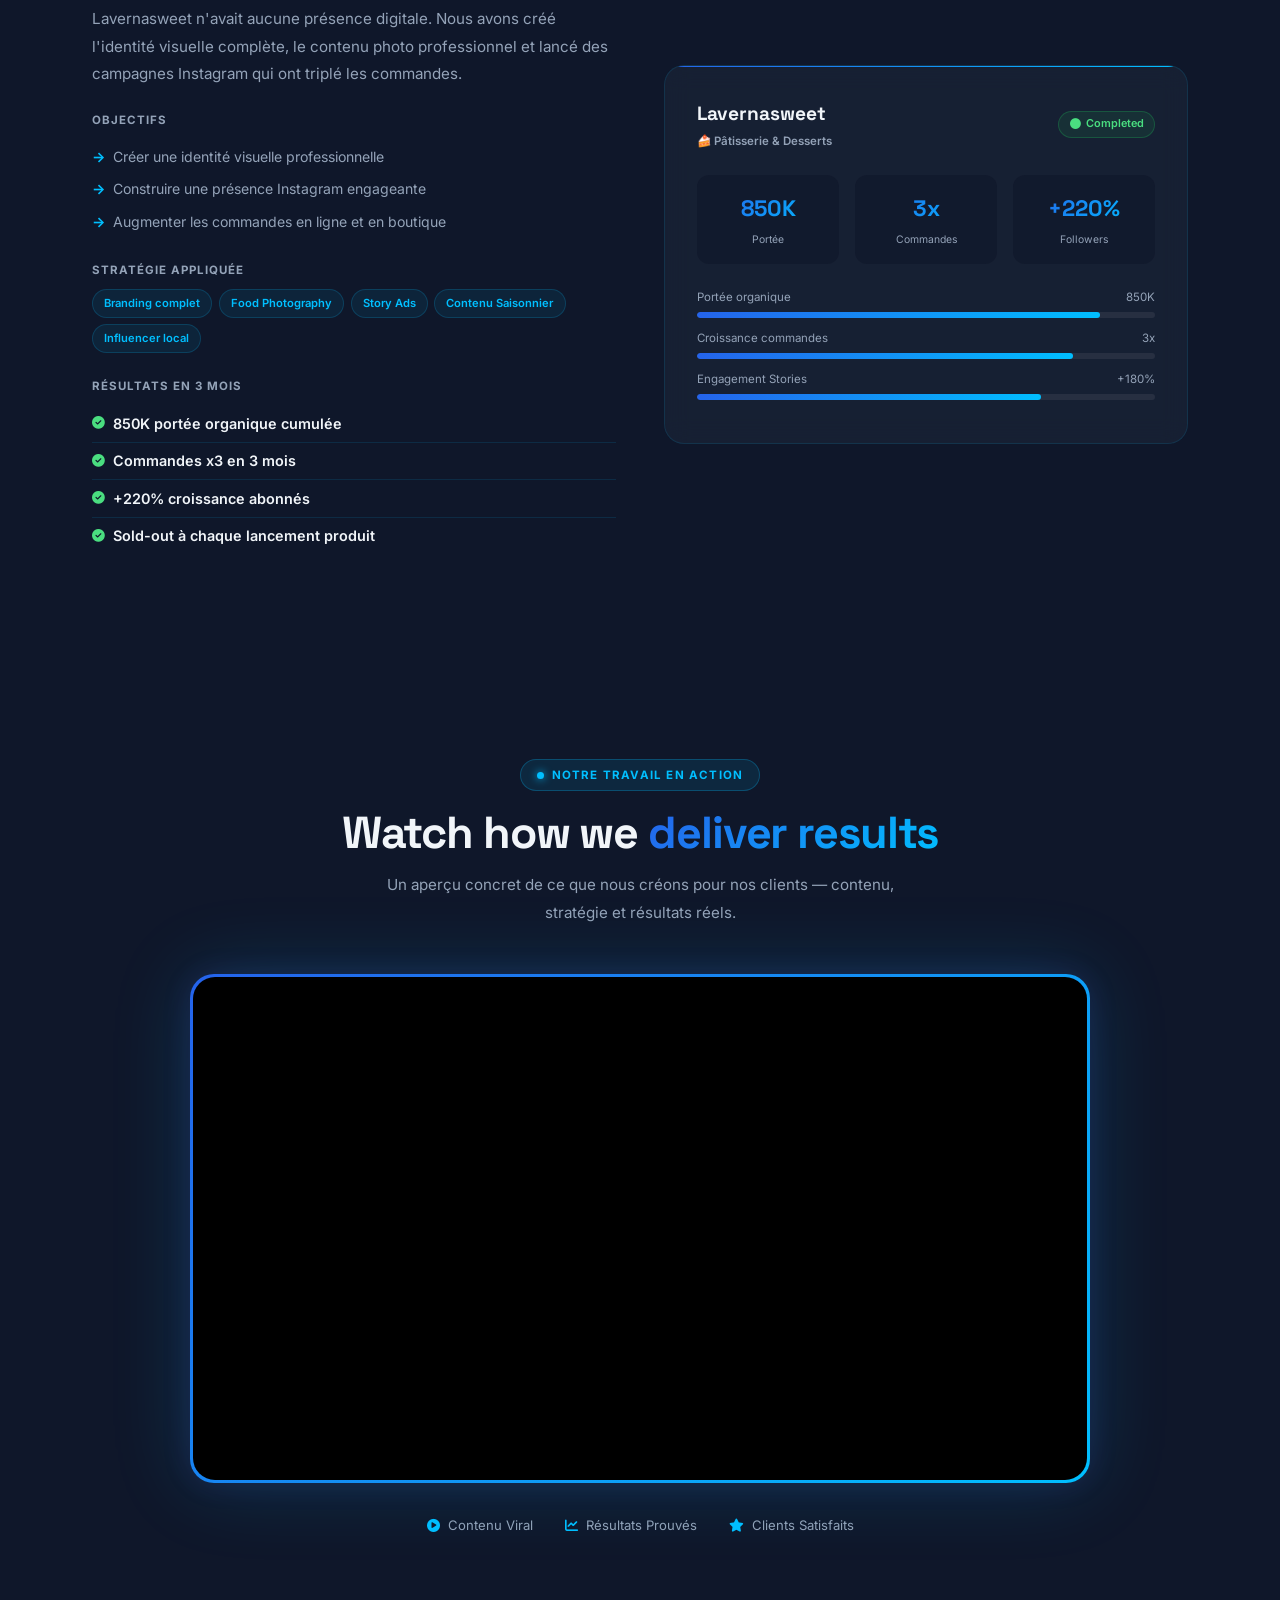
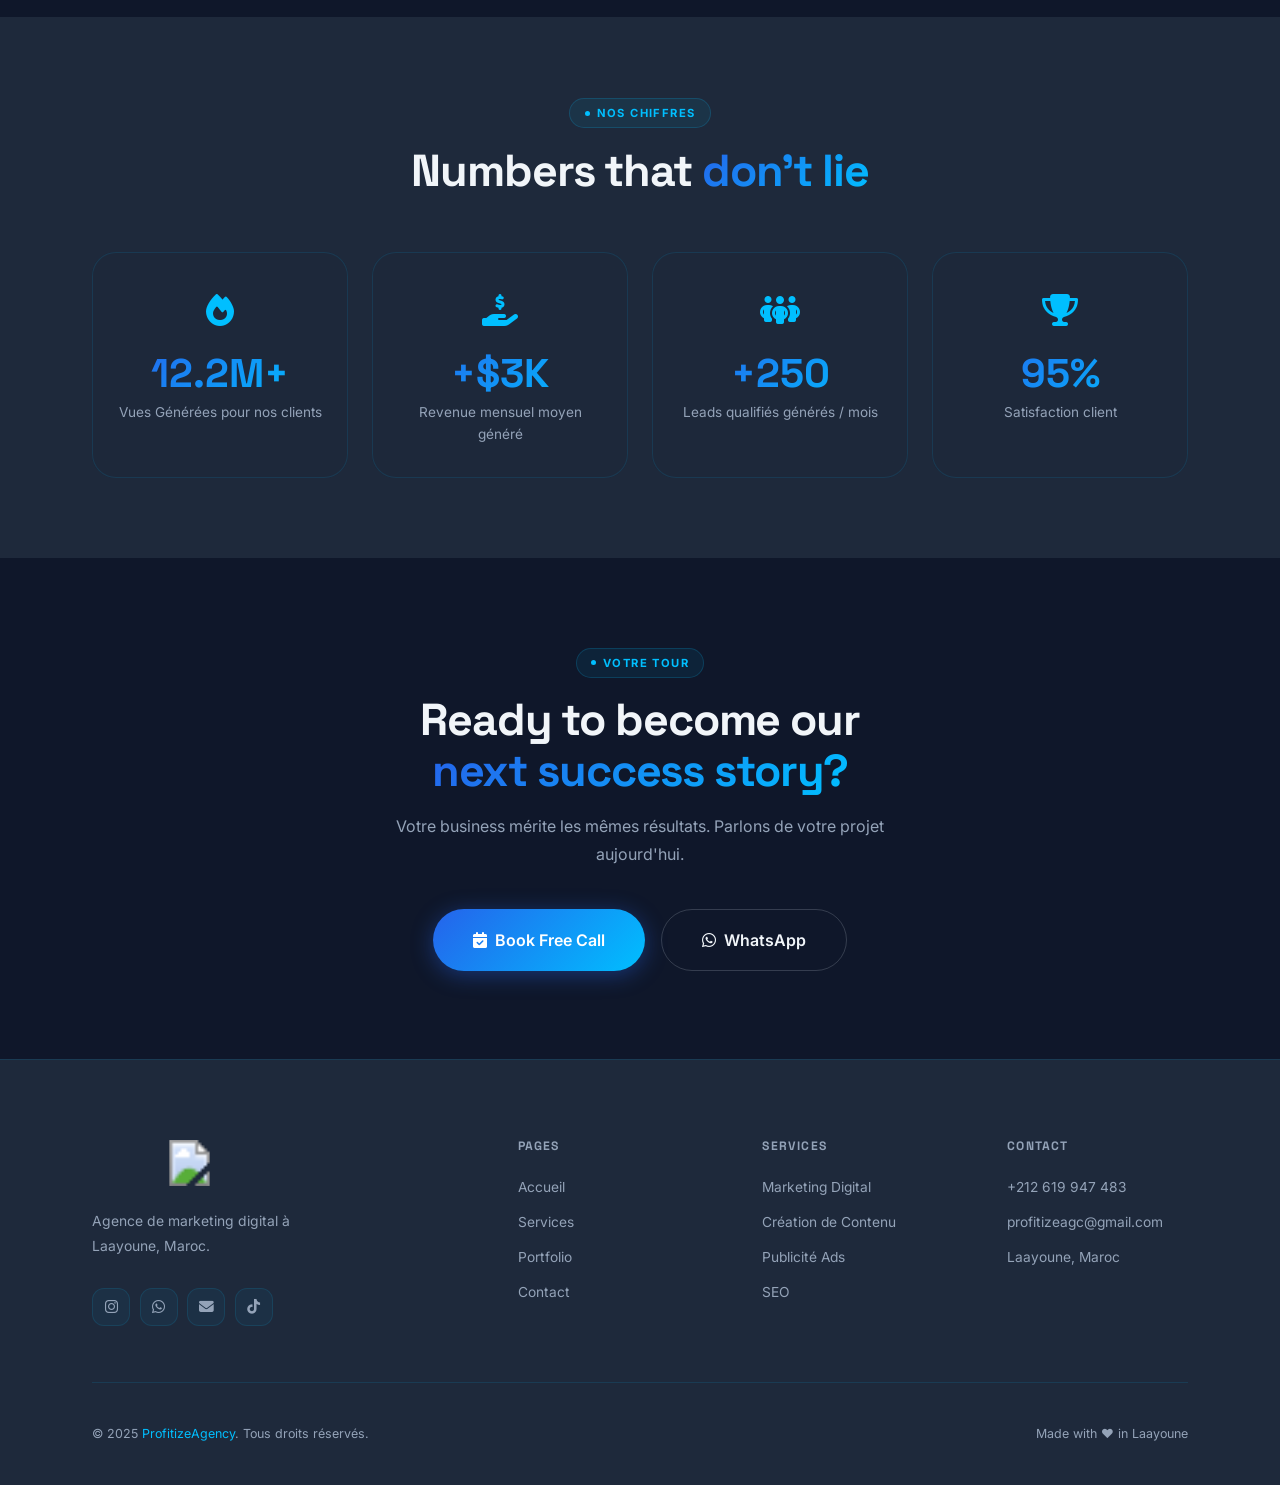
==== commit 77764adc: "feat: add video showreel section to portfolio page" ====
--- a/portfolio.html
+++ b/portfolio.html
@@ -121,6 +121,70 @@
     .port-cta h2 { margin-bottom:1rem; }
     .port-cta p  { color:var(--gray-m);max-width:500px;margin:0 auto 2.5rem; }
 
+    /* VIDEO SHOWREEL */
+    .video-section { padding: 5rem 0; }
+    .video-wrapper {
+      position: relative;
+      max-width: 900px;
+      margin: 3rem auto 0;
+      border-radius: 24px;
+      padding: 3px;
+      background: var(--grad);
+      box-shadow: 0 0 80px rgba(0,191,255,.18), 0 0 30px rgba(120,80,255,.12);
+    }
+    .video-inner {
+      border-radius: 22px;
+      overflow: hidden;
+      background: #000;
+      position: relative;
+      aspect-ratio: 16/9;
+    }
+    .video-inner iframe {
+      width: 100%;
+      height: 100%;
+      border: none;
+      display: block;
+    }
+    .video-badge {
+      display: inline-flex;
+      align-items: center;
+      gap: 0.5rem;
+      background: rgba(0,191,255,.1);
+      border: 1px solid rgba(0,191,255,.25);
+      border-radius: 999px;
+      padding: 0.35rem 1rem;
+      font-size: 0.72rem;
+      font-weight: 700;
+      color: var(--cyan);
+      text-transform: uppercase;
+      letter-spacing: 1.2px;
+      margin-bottom: 1rem;
+    }
+    .video-glow-dot {
+      display: inline-block;
+      width: 7px; height: 7px;
+      border-radius: 50%;
+      background: var(--cyan);
+      box-shadow: 0 0 8px var(--cyan);
+      animation: pulse 1.8s ease-in-out infinite;
+    }
+    .video-meta {
+      display: flex;
+      align-items: center;
+      justify-content: center;
+      gap: 2rem;
+      margin-top: 2rem;
+      flex-wrap: wrap;
+    }
+    .vm-item {
+      display: flex;
+      align-items: center;
+      gap: 0.5rem;
+      font-size: 0.82rem;
+      color: var(--gray-m);
+    }
+    .vm-item i { color: var(--cyan); }
+
     @media(max-width:1024px){
       .cs-full-card, .cs-full-card.rev { grid-template-columns:1fr;direction:ltr; }
       .cs-metrics-grid { grid-template-columns:repeat(3,1fr); }
@@ -133,6 +197,7 @@
       .rb-item:nth-child(2)::after { display:none; }
       .cs-metrics-grid { grid-template-columns:repeat(3,1fr); }
       .shl-grid { grid-template-columns:1fr; }
+      .video-meta { gap: 1rem; }
     }
   </style>
 </head>
@@ -413,6 +478,37 @@
   </div>
 </section>
 
+<!-- VIDEO SHOWREEL -->
+<section class="video-section">
+  <div class="orb orb-cyan" style="width:420px;height:420px;left:50%;top:50%;transform:translate(-50%,-50%);filter:blur(130px);opacity:.06;"></div>
+  <div class="container" style="position:relative;z-index:1;text-align:center;">
+    <div class="video-badge reveal">
+      <span class="video-glow-dot"></span>
+      Notre Travail en Action
+    </div>
+    <h2 class="reveal d1">Watch how we <span class="g-text">deliver results</span></h2>
+    <p class="reveal d2" style="color:var(--gray-m);max-width:540px;margin:0.8rem auto 0;font-size:0.95rem;line-height:1.8;">
+      Un aperçu concret de ce que nous créons pour nos clients — contenu, stratégie et résultats réels.
+    </p>
+    <div class="video-wrapper reveal d3">
+      <div class="video-inner">
+        <iframe
+          src="https://drive.google.com/file/d/1saK238-cc2R-ggU4J36hn43gE6byBsKy/preview"
+          allow="autoplay; encrypted-media"
+          allowfullscreen
+          loading="lazy"
+          title="ProfitizeAgency — Showreel">
+        </iframe>
+      </div>
+    </div>
+    <div class="video-meta reveal d4">
+      <div class="vm-item"><i class="fas fa-play-circle"></i> Contenu Viral</div>
+      <div class="vm-item"><i class="fas fa-chart-line"></i> Résultats Prouvés</div>
+      <div class="vm-item"><i class="fas fa-star"></i> Clients Satisfaits</div>
+    </div>
+  </div>
+</section>
+
 <!-- STATS HIGHLIGHT -->
 <section class="stats-hl">
   <div class="container">
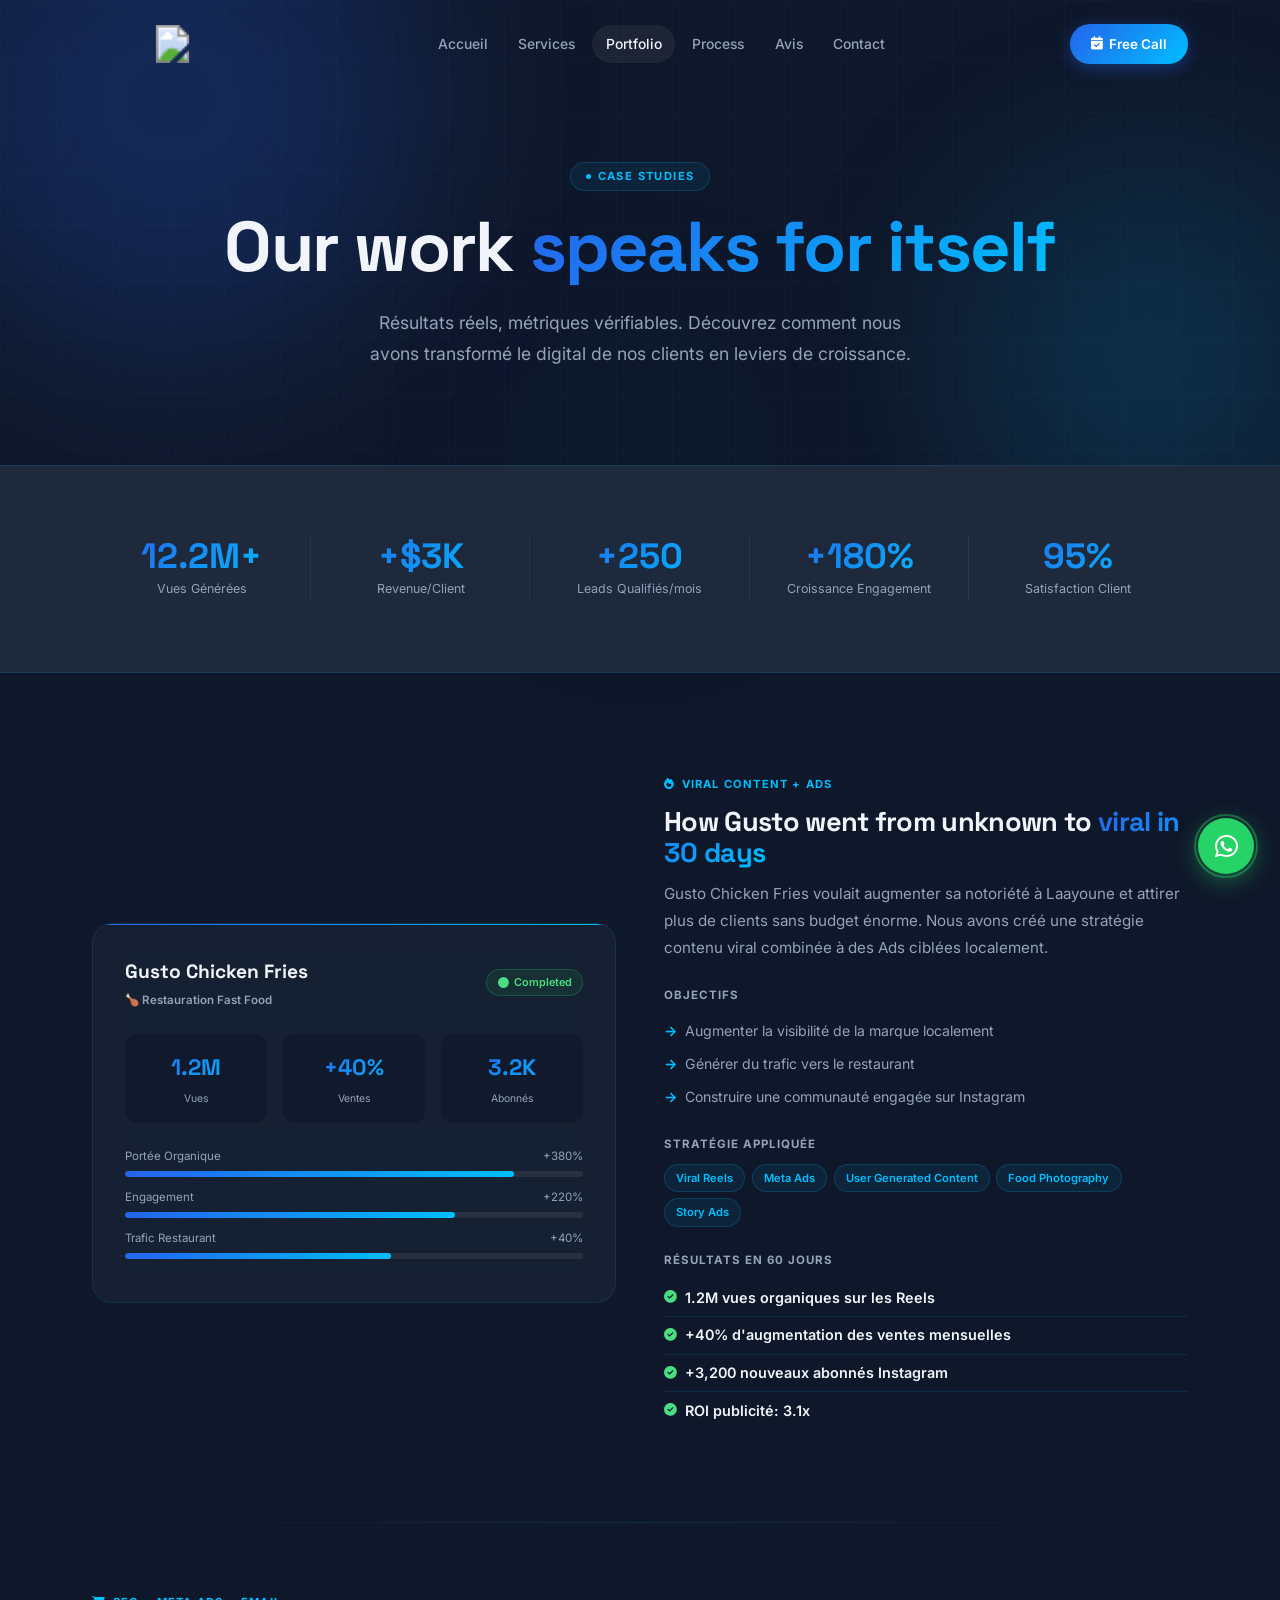
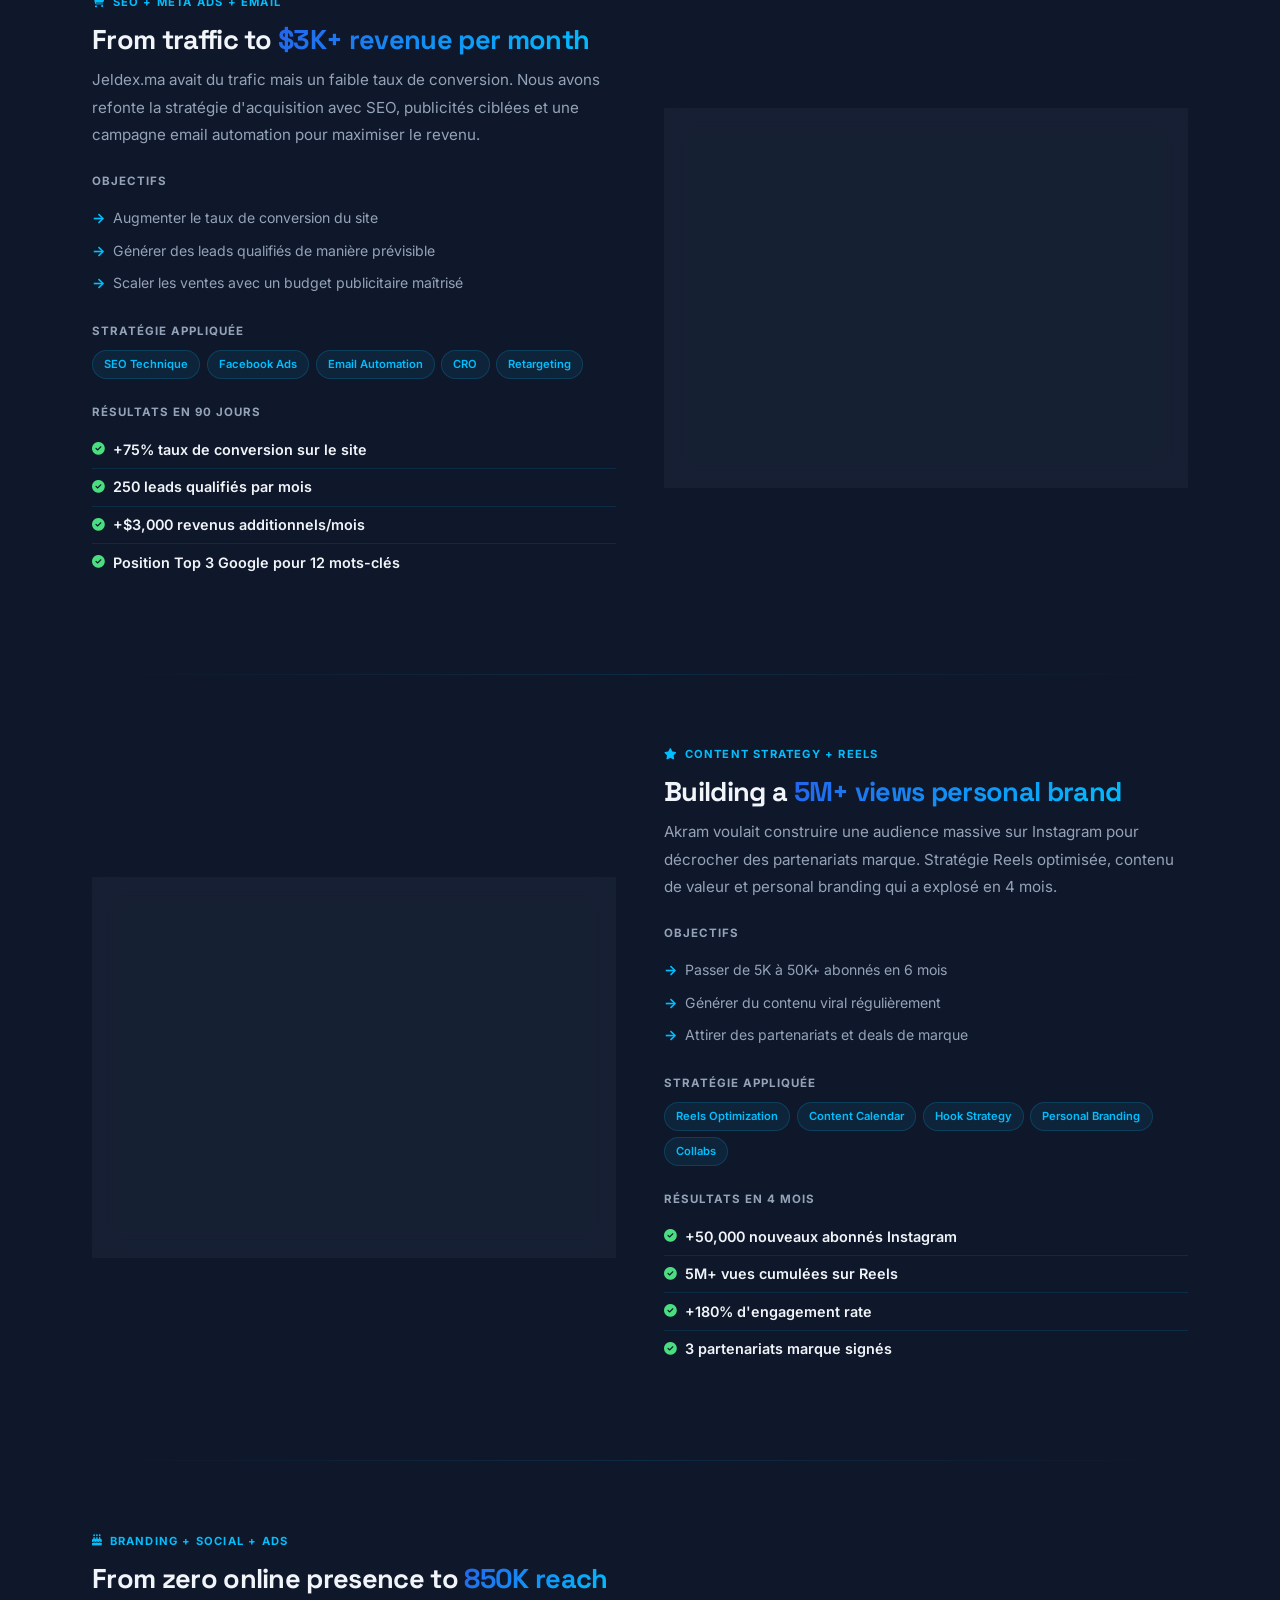
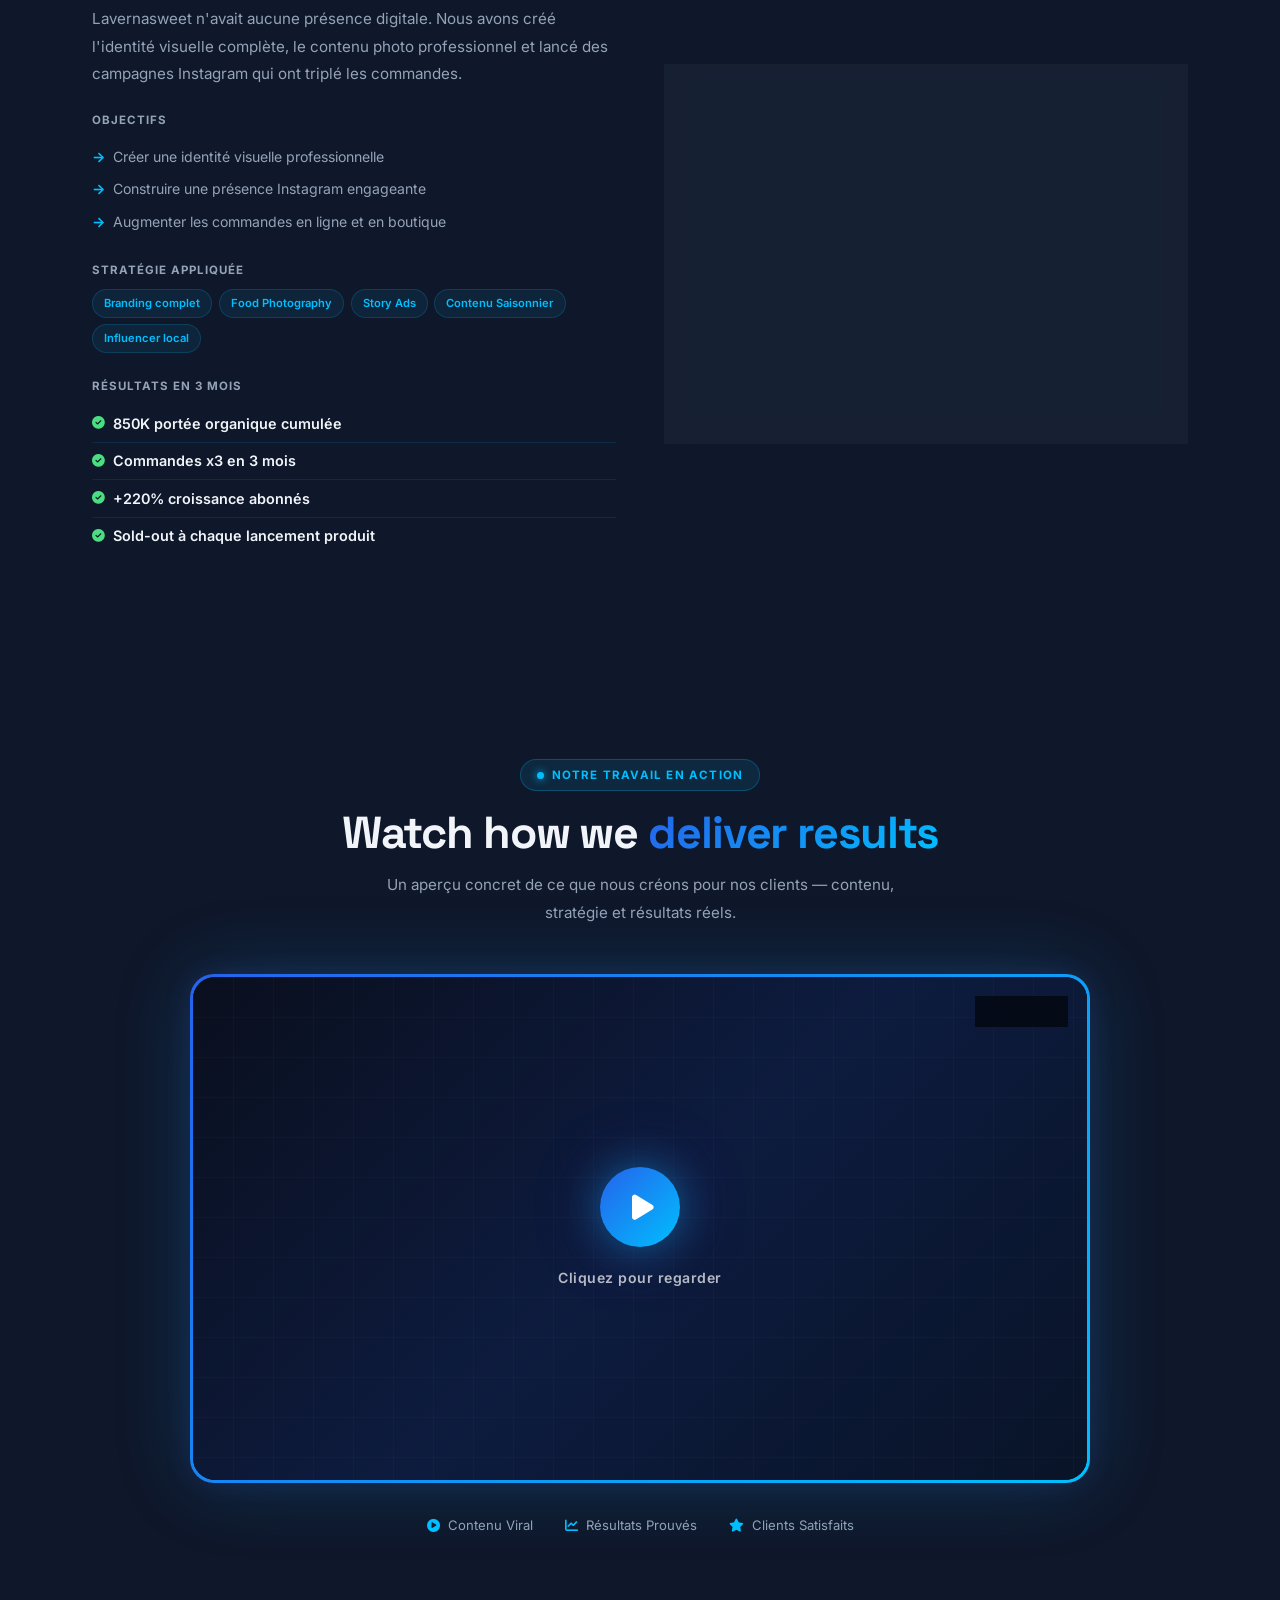
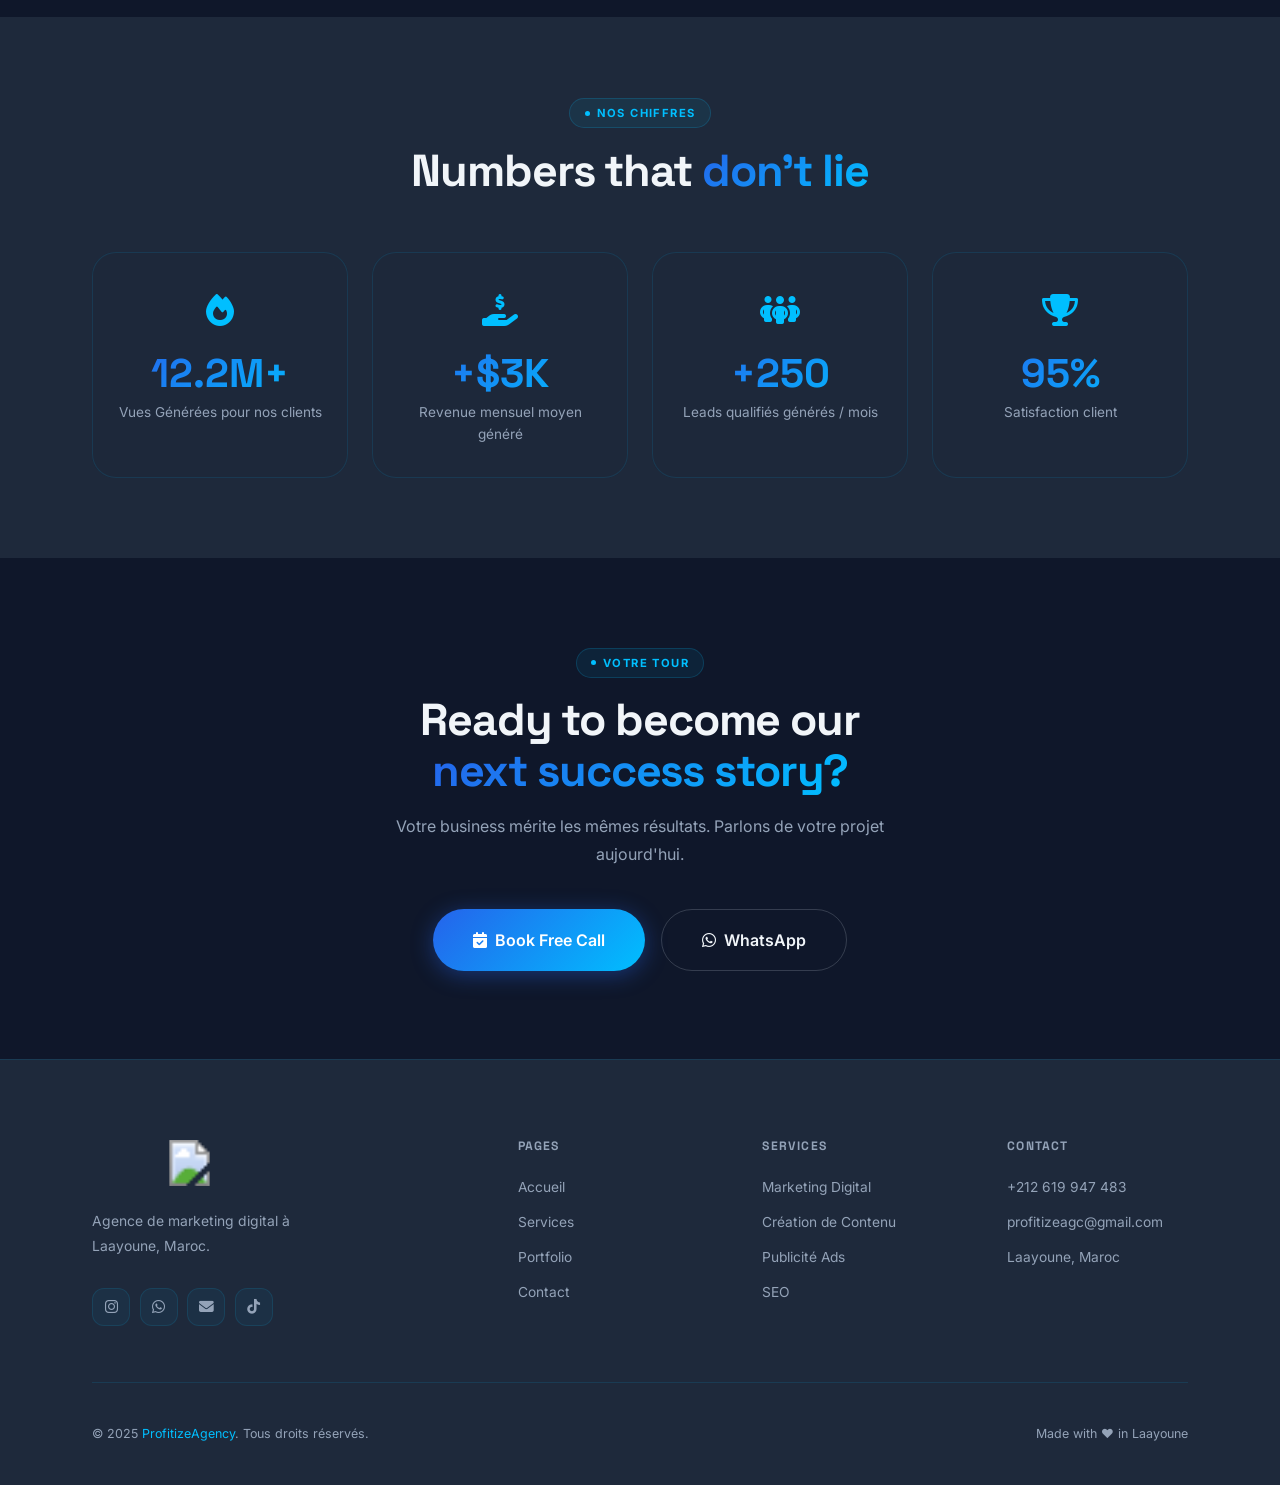
==== commit 45754f13: "fix: replace Google Drive iframe with click-to-play video player" ====
--- a/portfolio.html
+++ b/portfolio.html
@@ -138,12 +138,70 @@
       background: #000;
       position: relative;
       aspect-ratio: 16/9;
+      cursor: pointer;
     }
     .video-inner iframe {
       width: 100%;
       height: 100%;
       border: none;
       display: block;
+      position: absolute;
+      top: 0; left: 0;
+    }
+    .video-thumb {
+      position: absolute;
+      inset: 0;
+      display: flex;
+      flex-direction: column;
+      align-items: center;
+      justify-content: center;
+      background: linear-gradient(135deg, #0a0f1e 0%, #0d1b3e 50%, #091428 100%);
+      transition: opacity 0.3s;
+      z-index: 2;
+    }
+    .video-thumb.hidden { opacity: 0; pointer-events: none; }
+    .video-thumb-grid {
+      position: absolute;
+      inset: 0;
+      background-image: linear-gradient(rgba(0,191,255,.04) 1px, transparent 1px),
+                        linear-gradient(90deg, rgba(0,191,255,.04) 1px, transparent 1px);
+      background-size: 40px 40px;
+    }
+    .play-btn {
+      width: 80px; height: 80px;
+      border-radius: 50%;
+      background: var(--grad);
+      display: flex; align-items: center; justify-content: center;
+      font-size: 1.8rem; color: #fff;
+      box-shadow: 0 0 40px rgba(0,191,255,.4), 0 0 80px rgba(120,80,255,.2);
+      transition: transform 0.25s, box-shadow 0.25s;
+      position: relative; z-index: 1;
+      padding-left: 5px;
+    }
+    .video-inner:hover .play-btn {
+      transform: scale(1.12);
+      box-shadow: 0 0 60px rgba(0,191,255,.6), 0 0 100px rgba(120,80,255,.3);
+    }
+    .play-label {
+      position: relative; z-index: 1;
+      margin-top: 1.2rem;
+      font-size: 0.88rem;
+      font-weight: 600;
+      color: rgba(255,255,255,0.7);
+      letter-spacing: 0.5px;
+    }
+    .video-corner-badge {
+      position: absolute;
+      top: 1.2rem; right: 1.2rem;
+      background: rgba(0,0,0,0.6);
+      backdrop-filter: blur(8px);
+      border: 1px solid rgba(0,191,255,.25);
+      border-radius: 999px;
+      padding: 0.3rem 0.8rem;
+      font-size: 0.7rem;
+      font-weight: 600;
+      color: var(--cyan);
+      z-index: 3;
     }
     .video-badge {
       display: inline-flex;
@@ -491,13 +549,23 @@
       Un aperçu concret de ce que nous créons pour nos clients — contenu, stratégie et résultats réels.
     </p>
     <div class="video-wrapper reveal d3">
-      <div class="video-inner">
+      <div class="video-inner" id="videoBox">
+        <!-- Thumbnail shown by default -->
+        <div class="video-thumb" id="videoThumb">
+          <div class="video-thumb-grid"></div>
+          <div class="video-corner-badge"><i class="fas fa-film"></i> Showreel</div>
+          <div class="play-btn"><i class="fas fa-play"></i></div>
+          <div class="play-label">Cliquez pour regarder</div>
+        </div>
+        <!-- iframe loaded on click -->
         <iframe
-          src="https://drive.google.com/file/d/1saK238-cc2R-ggU4J36hn43gE6byBsKy/preview"
+          id="videoFrame"
+          src=""
+          data-src="https://drive.google.com/file/d/1saK238-cc2R-ggU4J36hn43gE6byBsKy/preview"
           allow="autoplay; encrypted-media"
           allowfullscreen
-          loading="lazy"
-          title="ProfitizeAgency — Showreel">
+          title="ProfitizeAgency — Showreel"
+          style="opacity:0;transition:opacity .4s;">
         </iframe>
       </div>
     </div>
@@ -602,8 +670,20 @@
   nm.querySelectorAll('a').forEach(a => a.addEventListener('click', () => { nh.classList.remove('open'); nm.classList.remove('open'); }));
   const ro = new IntersectionObserver(es => es.forEach(e => { if (e.isIntersecting) { e.target.classList.add('in'); ro.unobserve(e.target); } }), { threshold: 0.1, rootMargin: '0px 0px -40px 0px' });
   document.querySelectorAll('.reveal').forEach(el => ro.observe(el));
+
+  // Video click-to-play
+  const videoBox = document.getElementById('videoBox');
+  const videoThumb = document.getElementById('videoThumb');
+  const videoFrame = document.getElementById('videoFrame');
+  if (videoBox) {
+    videoBox.addEventListener('click', function() {
+      videoFrame.src = videoFrame.dataset.src + '&autoplay=1';
+      videoThumb.classList.add('hidden');
+      setTimeout(() => { videoFrame.style.opacity = '1'; }, 100);
+    });
+  }
 </script>
 </body>
 </html>
-
-
+
+
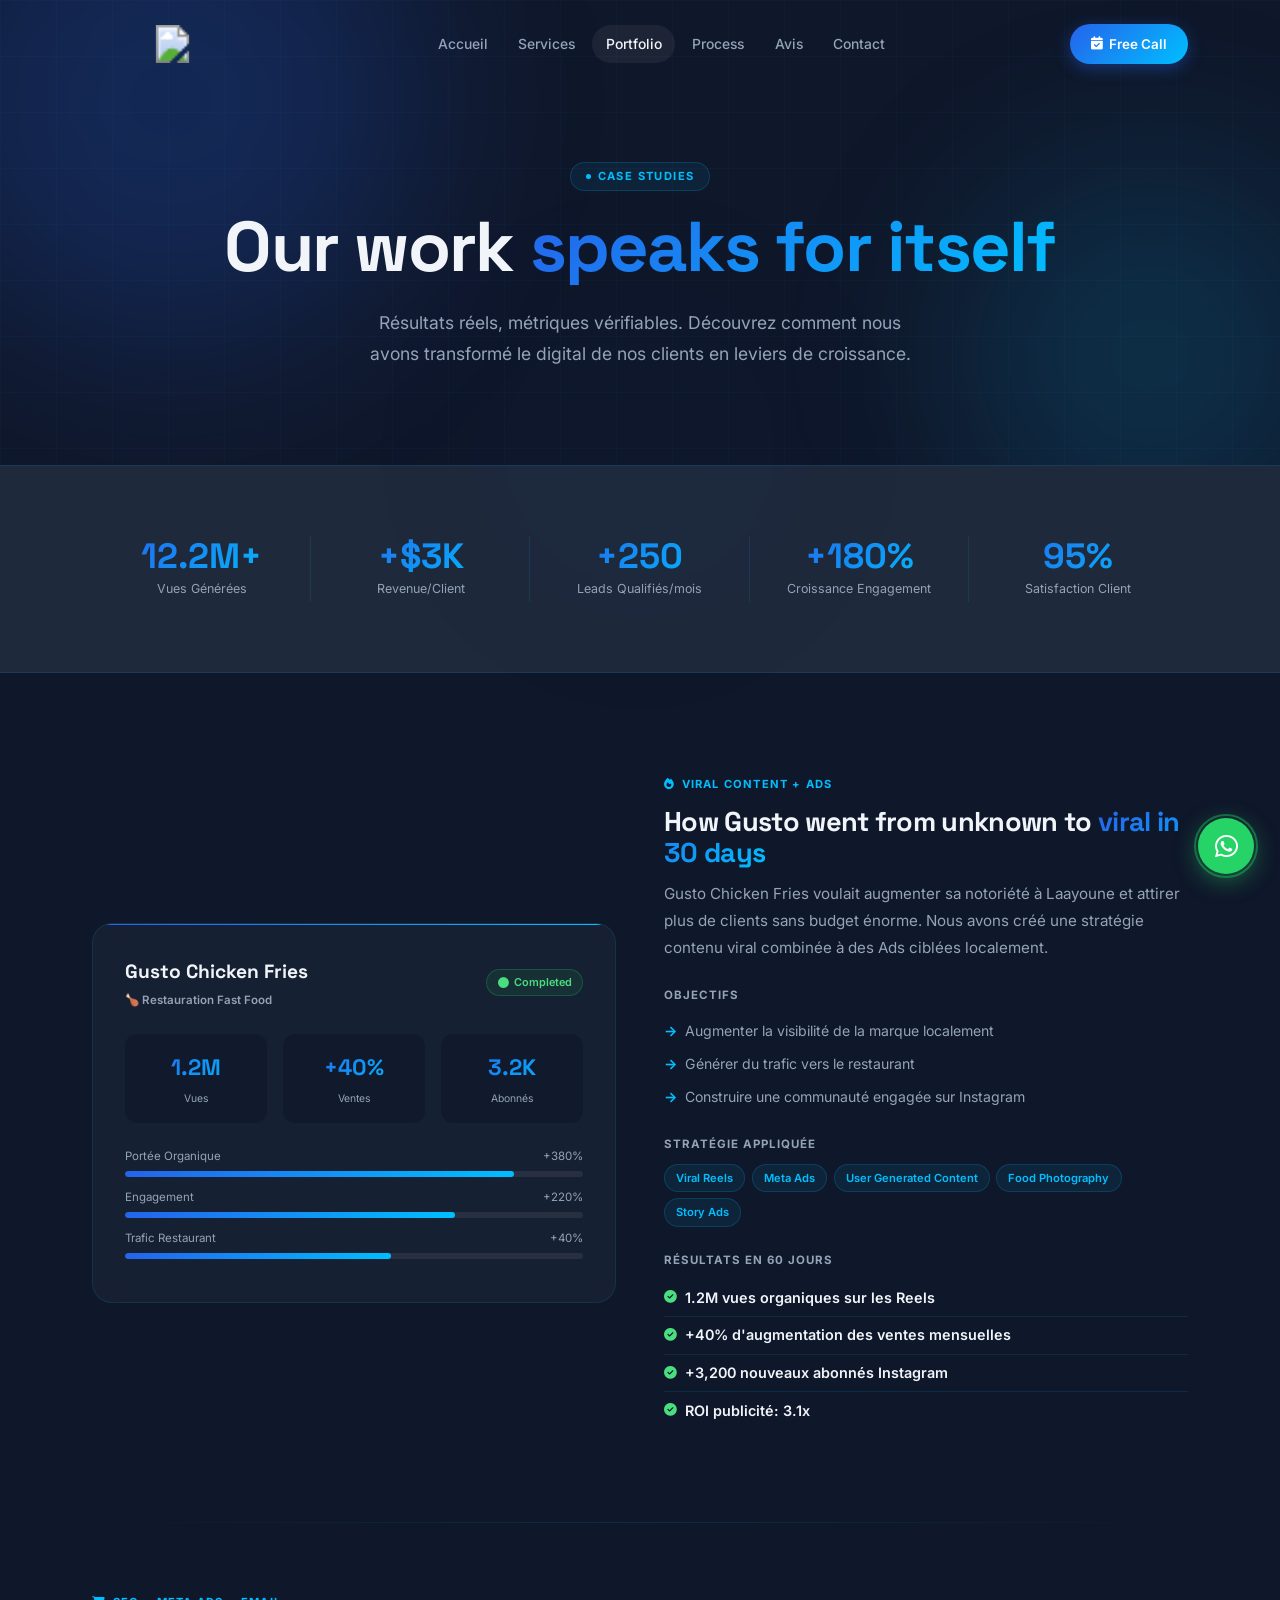
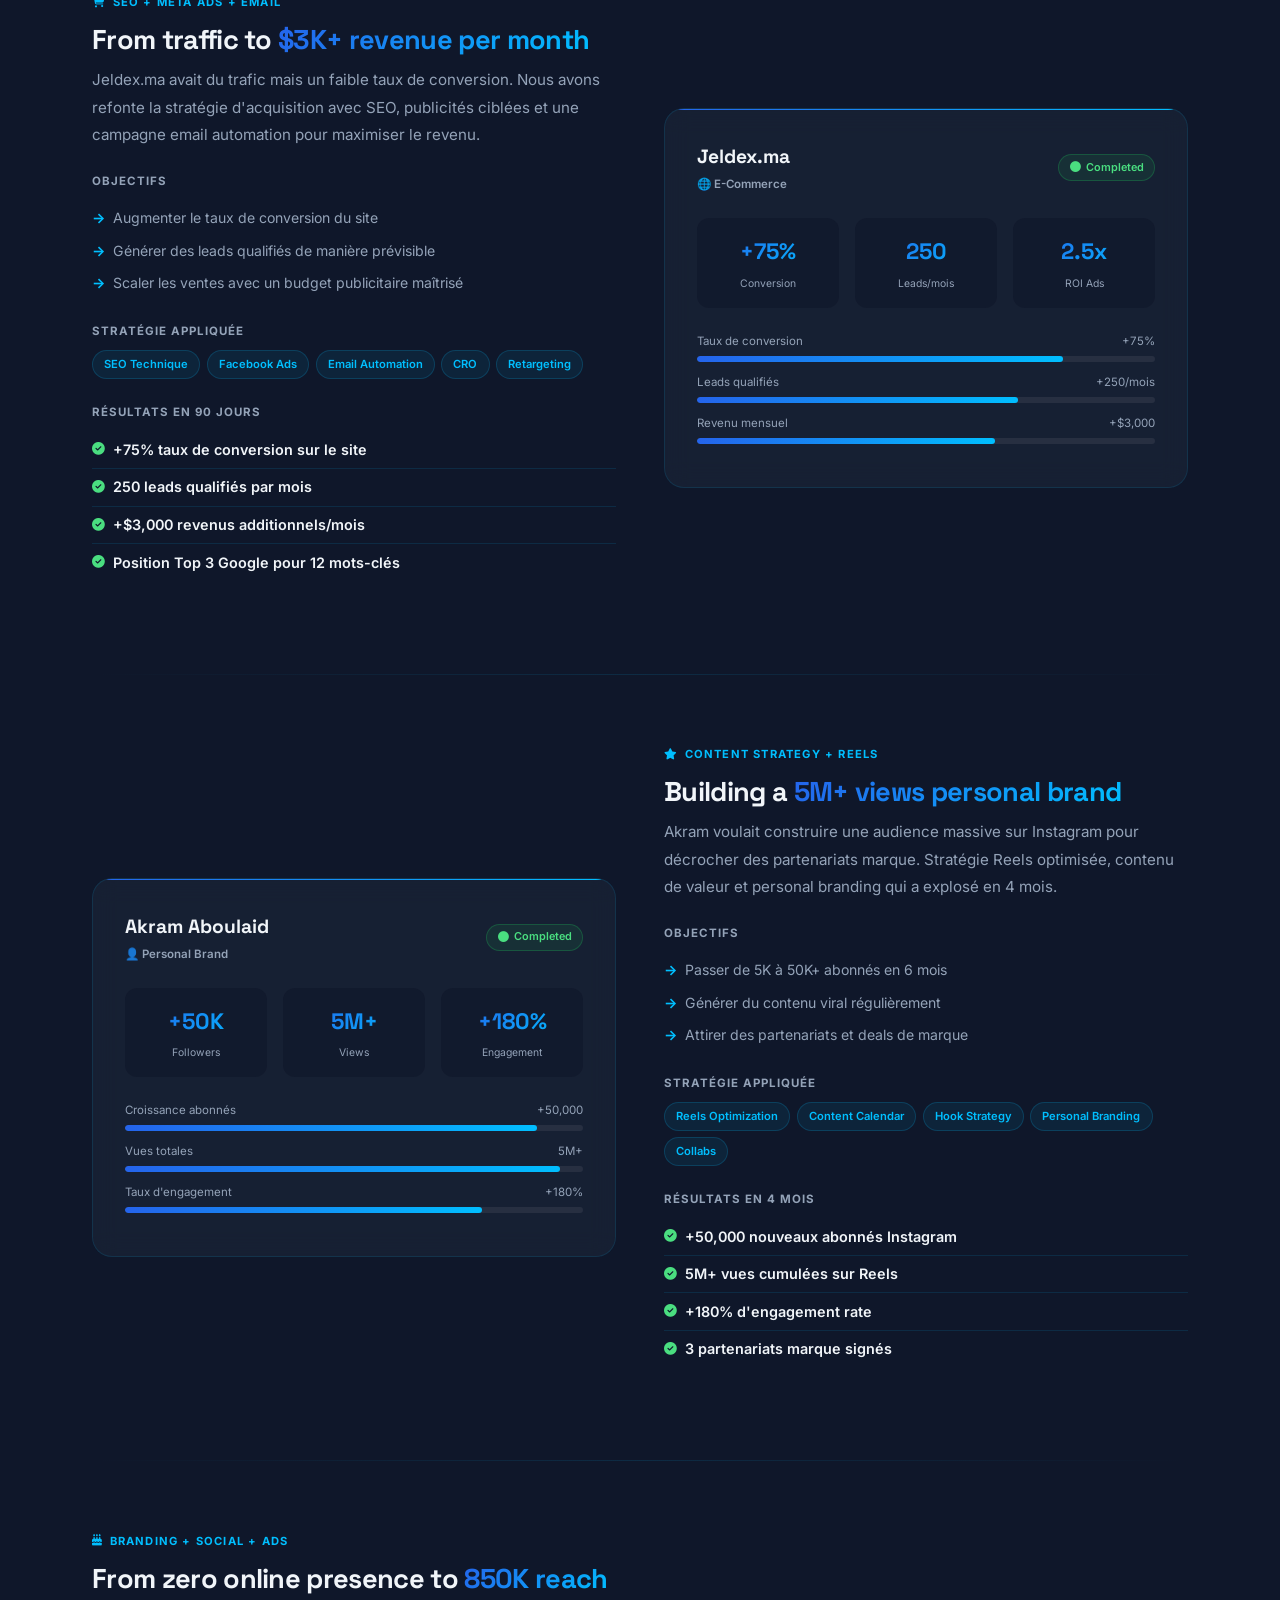
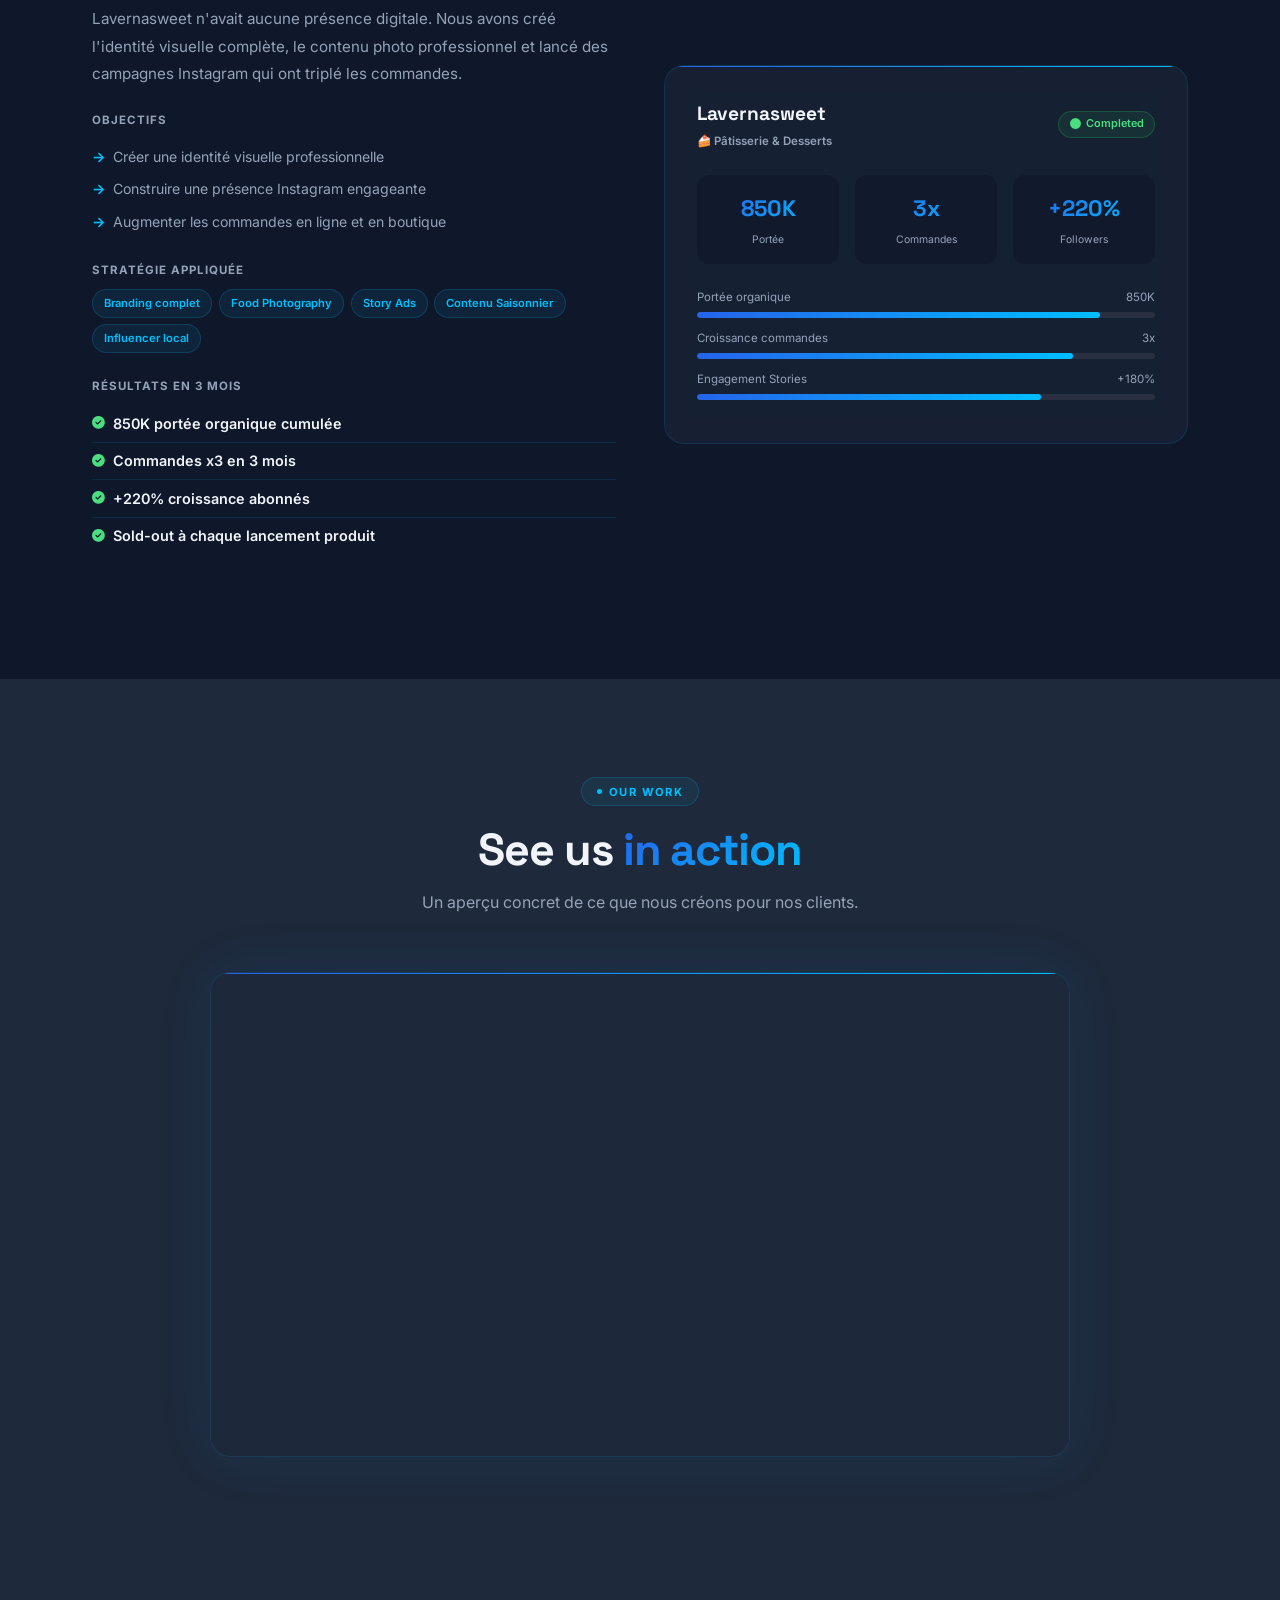
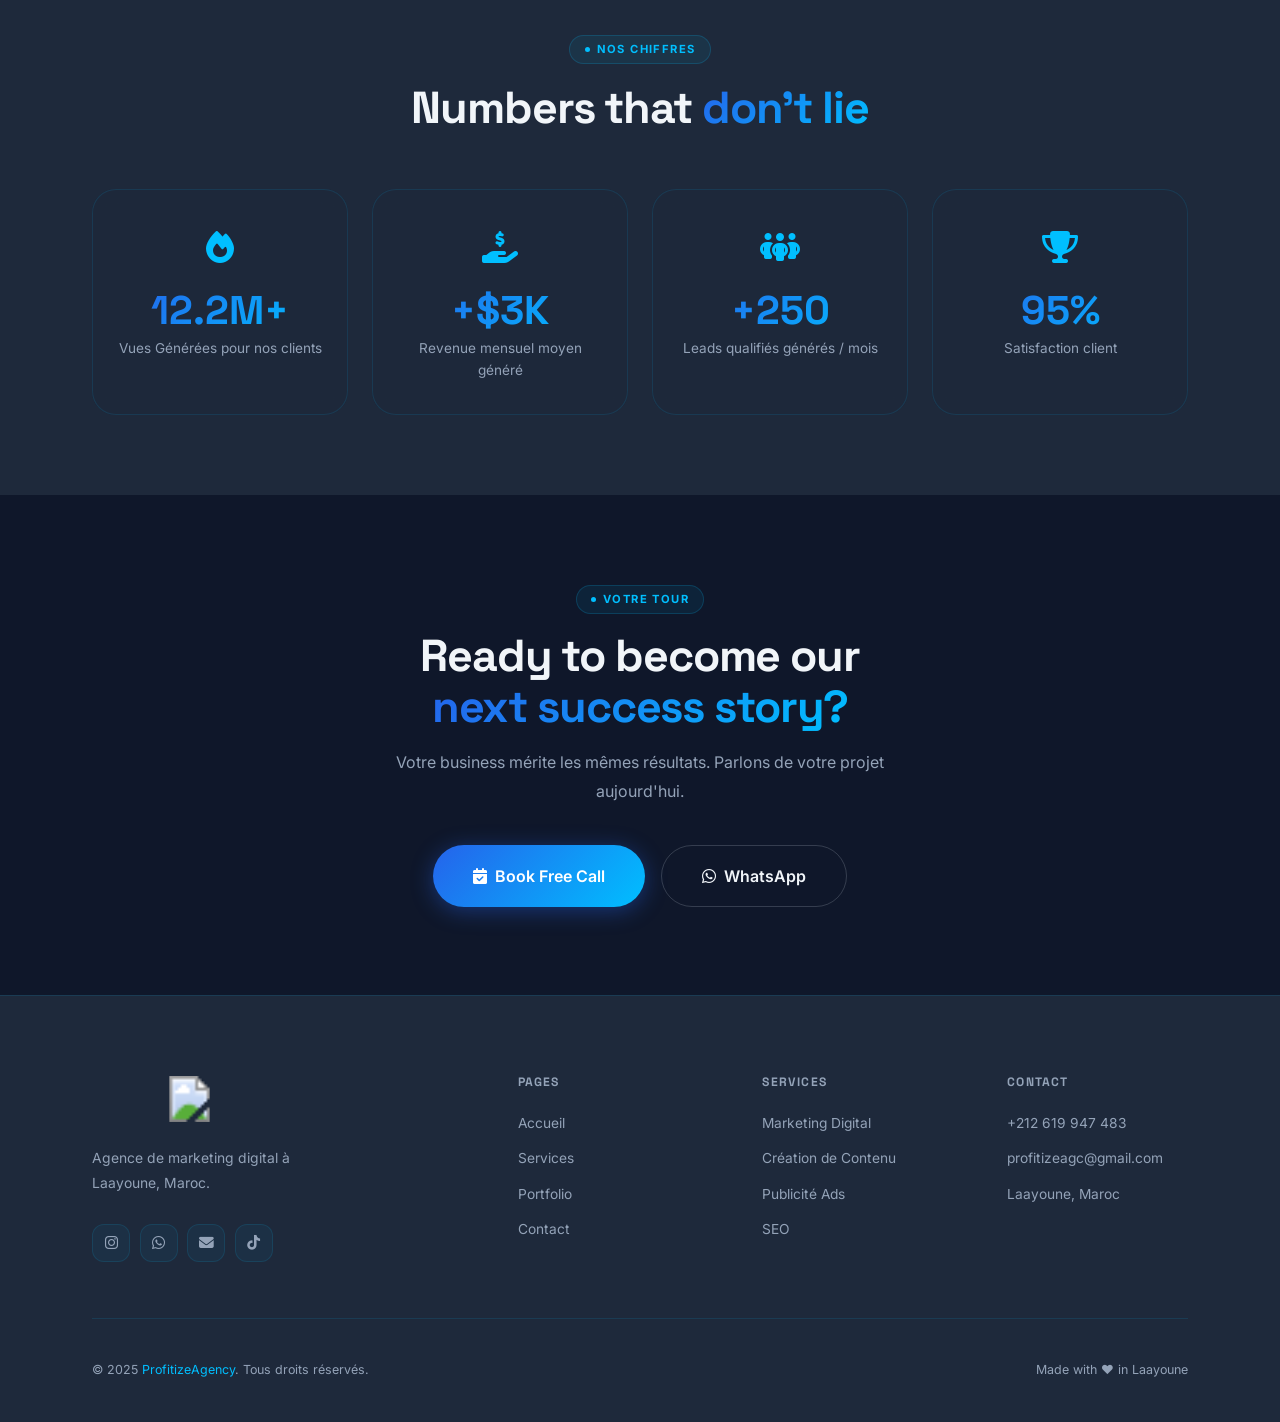
==== commit 0cb56d35: "Add video section to portfolio page" ====
--- a/portfolio.html
+++ b/portfolio.html
@@ -121,128 +121,6 @@
     .port-cta h2 { margin-bottom:1rem; }
     .port-cta p  { color:var(--gray-m);max-width:500px;margin:0 auto 2.5rem; }
 
-    /* VIDEO SHOWREEL */
-    .video-section { padding: 5rem 0; }
-    .video-wrapper {
-      position: relative;
-      max-width: 900px;
-      margin: 3rem auto 0;
-      border-radius: 24px;
-      padding: 3px;
-      background: var(--grad);
-      box-shadow: 0 0 80px rgba(0,191,255,.18), 0 0 30px rgba(120,80,255,.12);
-    }
-    .video-inner {
-      border-radius: 22px;
-      overflow: hidden;
-      background: #000;
-      position: relative;
-      aspect-ratio: 16/9;
-      cursor: pointer;
-    }
-    .video-inner iframe {
-      width: 100%;
-      height: 100%;
-      border: none;
-      display: block;
-      position: absolute;
-      top: 0; left: 0;
-    }
-    .video-thumb {
-      position: absolute;
-      inset: 0;
-      display: flex;
-      flex-direction: column;
-      align-items: center;
-      justify-content: center;
-      background: linear-gradient(135deg, #0a0f1e 0%, #0d1b3e 50%, #091428 100%);
-      transition: opacity 0.3s;
-      z-index: 2;
-    }
-    .video-thumb.hidden { opacity: 0; pointer-events: none; }
-    .video-thumb-grid {
-      position: absolute;
-      inset: 0;
-      background-image: linear-gradient(rgba(0,191,255,.04) 1px, transparent 1px),
-                        linear-gradient(90deg, rgba(0,191,255,.04) 1px, transparent 1px);
-      background-size: 40px 40px;
-    }
-    .play-btn {
-      width: 80px; height: 80px;
-      border-radius: 50%;
-      background: var(--grad);
-      display: flex; align-items: center; justify-content: center;
-      font-size: 1.8rem; color: #fff;
-      box-shadow: 0 0 40px rgba(0,191,255,.4), 0 0 80px rgba(120,80,255,.2);
-      transition: transform 0.25s, box-shadow 0.25s;
-      position: relative; z-index: 1;
-      padding-left: 5px;
-    }
-    .video-inner:hover .play-btn {
-      transform: scale(1.12);
-      box-shadow: 0 0 60px rgba(0,191,255,.6), 0 0 100px rgba(120,80,255,.3);
-    }
-    .play-label {
-      position: relative; z-index: 1;
-      margin-top: 1.2rem;
-      font-size: 0.88rem;
-      font-weight: 600;
-      color: rgba(255,255,255,0.7);
-      letter-spacing: 0.5px;
-    }
-    .video-corner-badge {
-      position: absolute;
-      top: 1.2rem; right: 1.2rem;
-      background: rgba(0,0,0,0.6);
-      backdrop-filter: blur(8px);
-      border: 1px solid rgba(0,191,255,.25);
-      border-radius: 999px;
-      padding: 0.3rem 0.8rem;
-      font-size: 0.7rem;
-      font-weight: 600;
-      color: var(--cyan);
-      z-index: 3;
-    }
-    .video-badge {
-      display: inline-flex;
-      align-items: center;
-      gap: 0.5rem;
-      background: rgba(0,191,255,.1);
-      border: 1px solid rgba(0,191,255,.25);
-      border-radius: 999px;
-      padding: 0.35rem 1rem;
-      font-size: 0.72rem;
-      font-weight: 700;
-      color: var(--cyan);
-      text-transform: uppercase;
-      letter-spacing: 1.2px;
-      margin-bottom: 1rem;
-    }
-    .video-glow-dot {
-      display: inline-block;
-      width: 7px; height: 7px;
-      border-radius: 50%;
-      background: var(--cyan);
-      box-shadow: 0 0 8px var(--cyan);
-      animation: pulse 1.8s ease-in-out infinite;
-    }
-    .video-meta {
-      display: flex;
-      align-items: center;
-      justify-content: center;
-      gap: 2rem;
-      margin-top: 2rem;
-      flex-wrap: wrap;
-    }
-    .vm-item {
-      display: flex;
-      align-items: center;
-      gap: 0.5rem;
-      font-size: 0.82rem;
-      color: var(--gray-m);
-    }
-    .vm-item i { color: var(--cyan); }
-
     @media(max-width:1024px){
       .cs-full-card, .cs-full-card.rev { grid-template-columns:1fr;direction:ltr; }
       .cs-metrics-grid { grid-template-columns:repeat(3,1fr); }
@@ -255,7 +133,35 @@
       .rb-item:nth-child(2)::after { display:none; }
       .cs-metrics-grid { grid-template-columns:repeat(3,1fr); }
       .shl-grid { grid-template-columns:1fr; }
-      .video-meta { gap: 1rem; }
+    }
+
+    /* VIDEO SECTION */
+    .video-section { padding: 6rem 0; background: var(--dark-2); }
+    .video-wrapper {
+      position: relative;
+      border-radius: 20px;
+      overflow: hidden;
+      border: 1px solid var(--card-b);
+      background: var(--card-bg);
+      max-width: 860px;
+      margin: 3rem auto 0;
+      box-shadow: 0 0 60px rgba(0,191,255,.08);
+    }
+    .video-wrapper::before {
+      content: '';
+      position: absolute;
+      top: 0; left: 0; right: 0; height: 1px;
+      background: var(--grad);
+      z-index: 1;
+    }
+    .video-wrapper iframe {
+      display: block;
+      width: 100%;
+      aspect-ratio: 16/9;
+      border: none;
+    }
+    @media(max-width:640px){
+      .video-section { padding: 4rem 0; }
     }
   </style>
 </head>
@@ -536,43 +442,20 @@
   </div>
 </section>
 
-<!-- VIDEO SHOWREEL -->
+<!-- VIDEO SECTION -->
 <section class="video-section">
-  <div class="orb orb-cyan" style="width:420px;height:420px;left:50%;top:50%;transform:translate(-50%,-50%);filter:blur(130px);opacity:.06;"></div>
-  <div class="container" style="position:relative;z-index:1;text-align:center;">
-    <div class="video-badge reveal">
-      <span class="video-glow-dot"></span>
-      Notre Travail en Action
-    </div>
-    <h2 class="reveal d1">Watch how we <span class="g-text">deliver results</span></h2>
-    <p class="reveal d2" style="color:var(--gray-m);max-width:540px;margin:0.8rem auto 0;font-size:0.95rem;line-height:1.8;">
-      Un aperçu concret de ce que nous créons pour nos clients — contenu, stratégie et résultats réels.
-    </p>
-    <div class="video-wrapper reveal d3">
-      <div class="video-inner" id="videoBox">
-        <!-- Thumbnail shown by default -->
-        <div class="video-thumb" id="videoThumb">
-          <div class="video-thumb-grid"></div>
-          <div class="video-corner-badge"><i class="fas fa-film"></i> Showreel</div>
-          <div class="play-btn"><i class="fas fa-play"></i></div>
-          <div class="play-label">Cliquez pour regarder</div>
-        </div>
-        <!-- iframe loaded on click -->
-        <iframe
-          id="videoFrame"
-          src=""
-          data-src="https://drive.google.com/file/d/1saK238-cc2R-ggU4J36hn43gE6byBsKy/preview"
-          allow="autoplay; encrypted-media"
-          allowfullscreen
-          title="ProfitizeAgency — Showreel"
-          style="opacity:0;transition:opacity .4s;">
-        </iframe>
-      </div>
-    </div>
-    <div class="video-meta reveal d4">
-      <div class="vm-item"><i class="fas fa-play-circle"></i> Contenu Viral</div>
-      <div class="vm-item"><i class="fas fa-chart-line"></i> Résultats Prouvés</div>
-      <div class="vm-item"><i class="fas fa-star"></i> Clients Satisfaits</div>
+  <div class="container">
+    <div class="s-hd c reveal">
+      <div class="chip">Our Work</div>
+      <h2 class="s-title">See us <span class="g-text">in action</span></h2>
+      <p style="color:var(--gray-m);max-width:500px;margin:0.8rem auto 0;font-size:1rem;">Un aperçu concret de ce que nous créons pour nos clients.</p>
+    </div>
+    <div class="video-wrapper reveal d1">
+      <iframe
+        src="https://drive.google.com/file/d/1saK238-cc2R-ggU4J36hn43gE6byBsKy/preview"
+        allow="autoplay"
+        allowfullscreen>
+      </iframe>
     </div>
   </div>
 </section>
@@ -670,18 +553,6 @@
   nm.querySelectorAll('a').forEach(a => a.addEventListener('click', () => { nh.classList.remove('open'); nm.classList.remove('open'); }));
   const ro = new IntersectionObserver(es => es.forEach(e => { if (e.isIntersecting) { e.target.classList.add('in'); ro.unobserve(e.target); } }), { threshold: 0.1, rootMargin: '0px 0px -40px 0px' });
   document.querySelectorAll('.reveal').forEach(el => ro.observe(el));
-
-  // Video click-to-play
-  const videoBox = document.getElementById('videoBox');
-  const videoThumb = document.getElementById('videoThumb');
-  const videoFrame = document.getElementById('videoFrame');
-  if (videoBox) {
-    videoBox.addEventListener('click', function() {
-      videoFrame.src = videoFrame.dataset.src + '&autoplay=1';
-      videoThumb.classList.add('hidden');
-      setTimeout(() => { videoFrame.style.opacity = '1'; }, 100);
-    });
-  }
 </script>
 </body>
 </html>
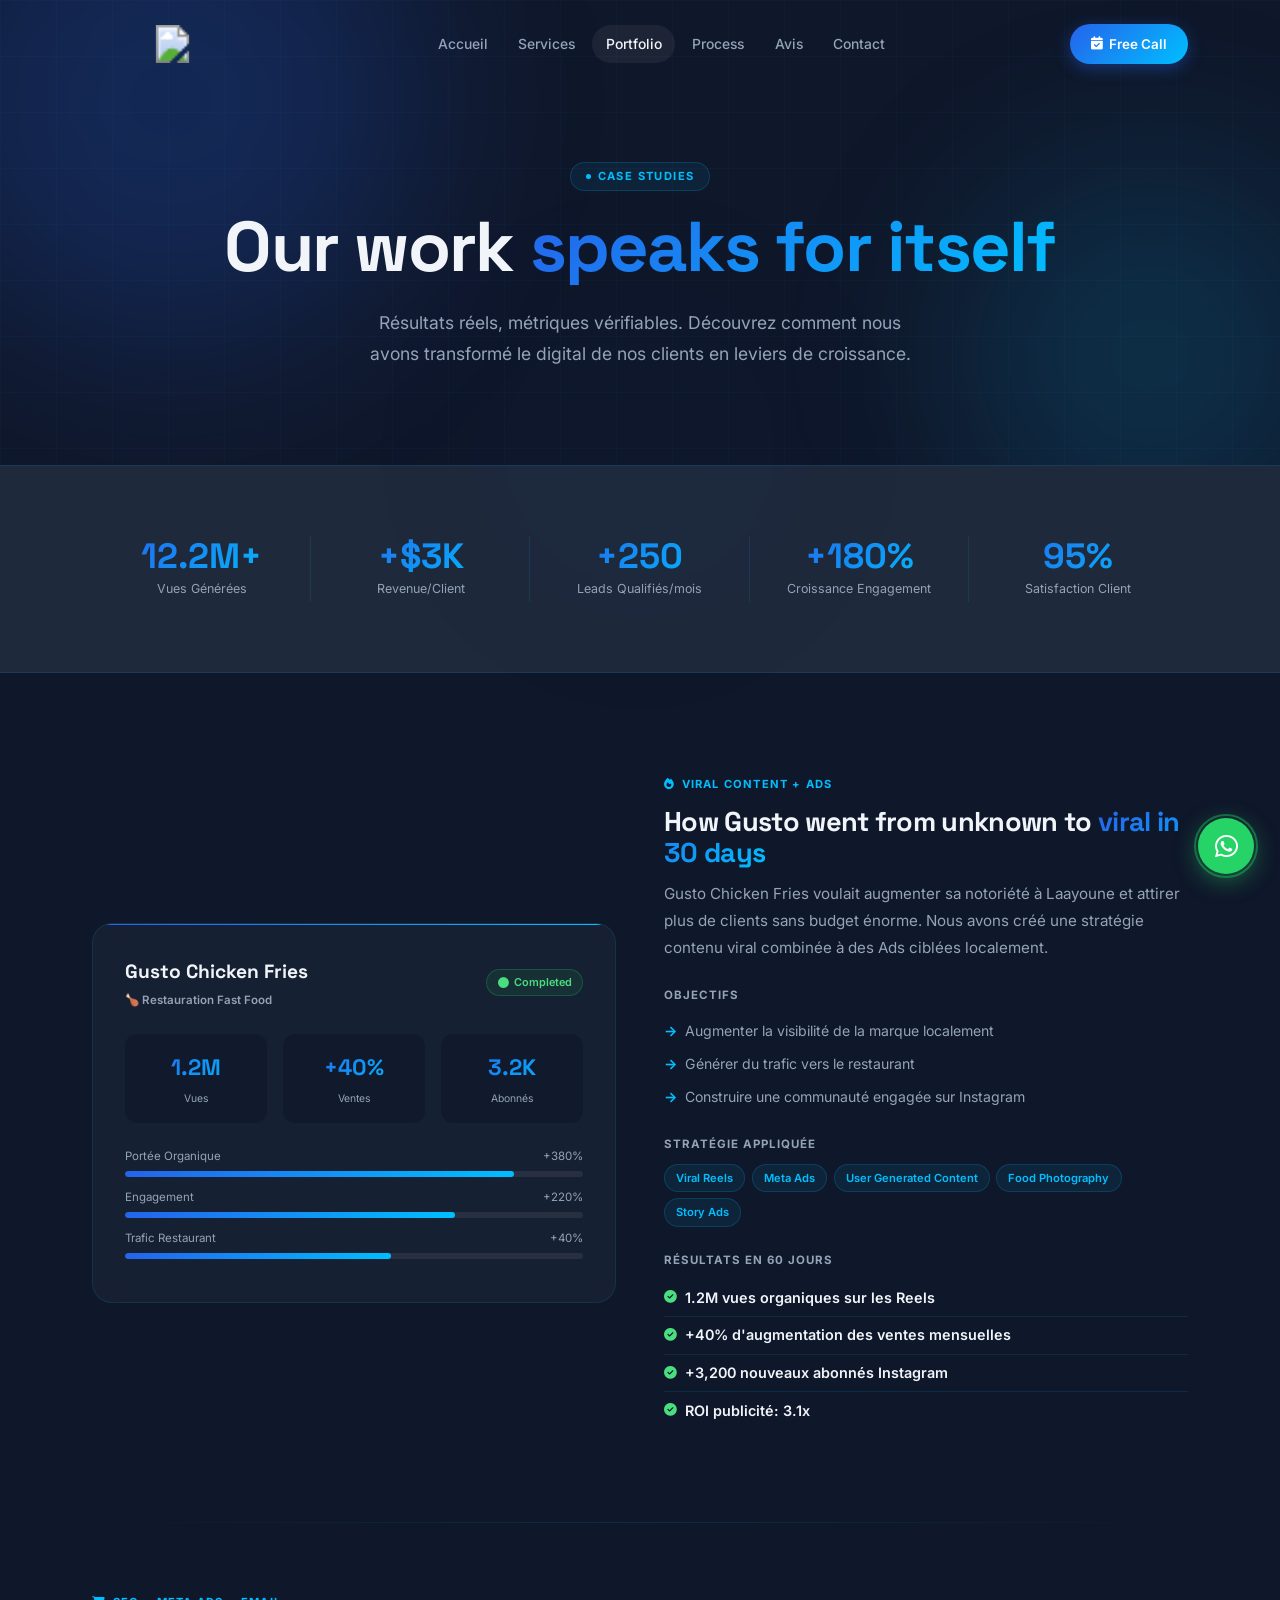
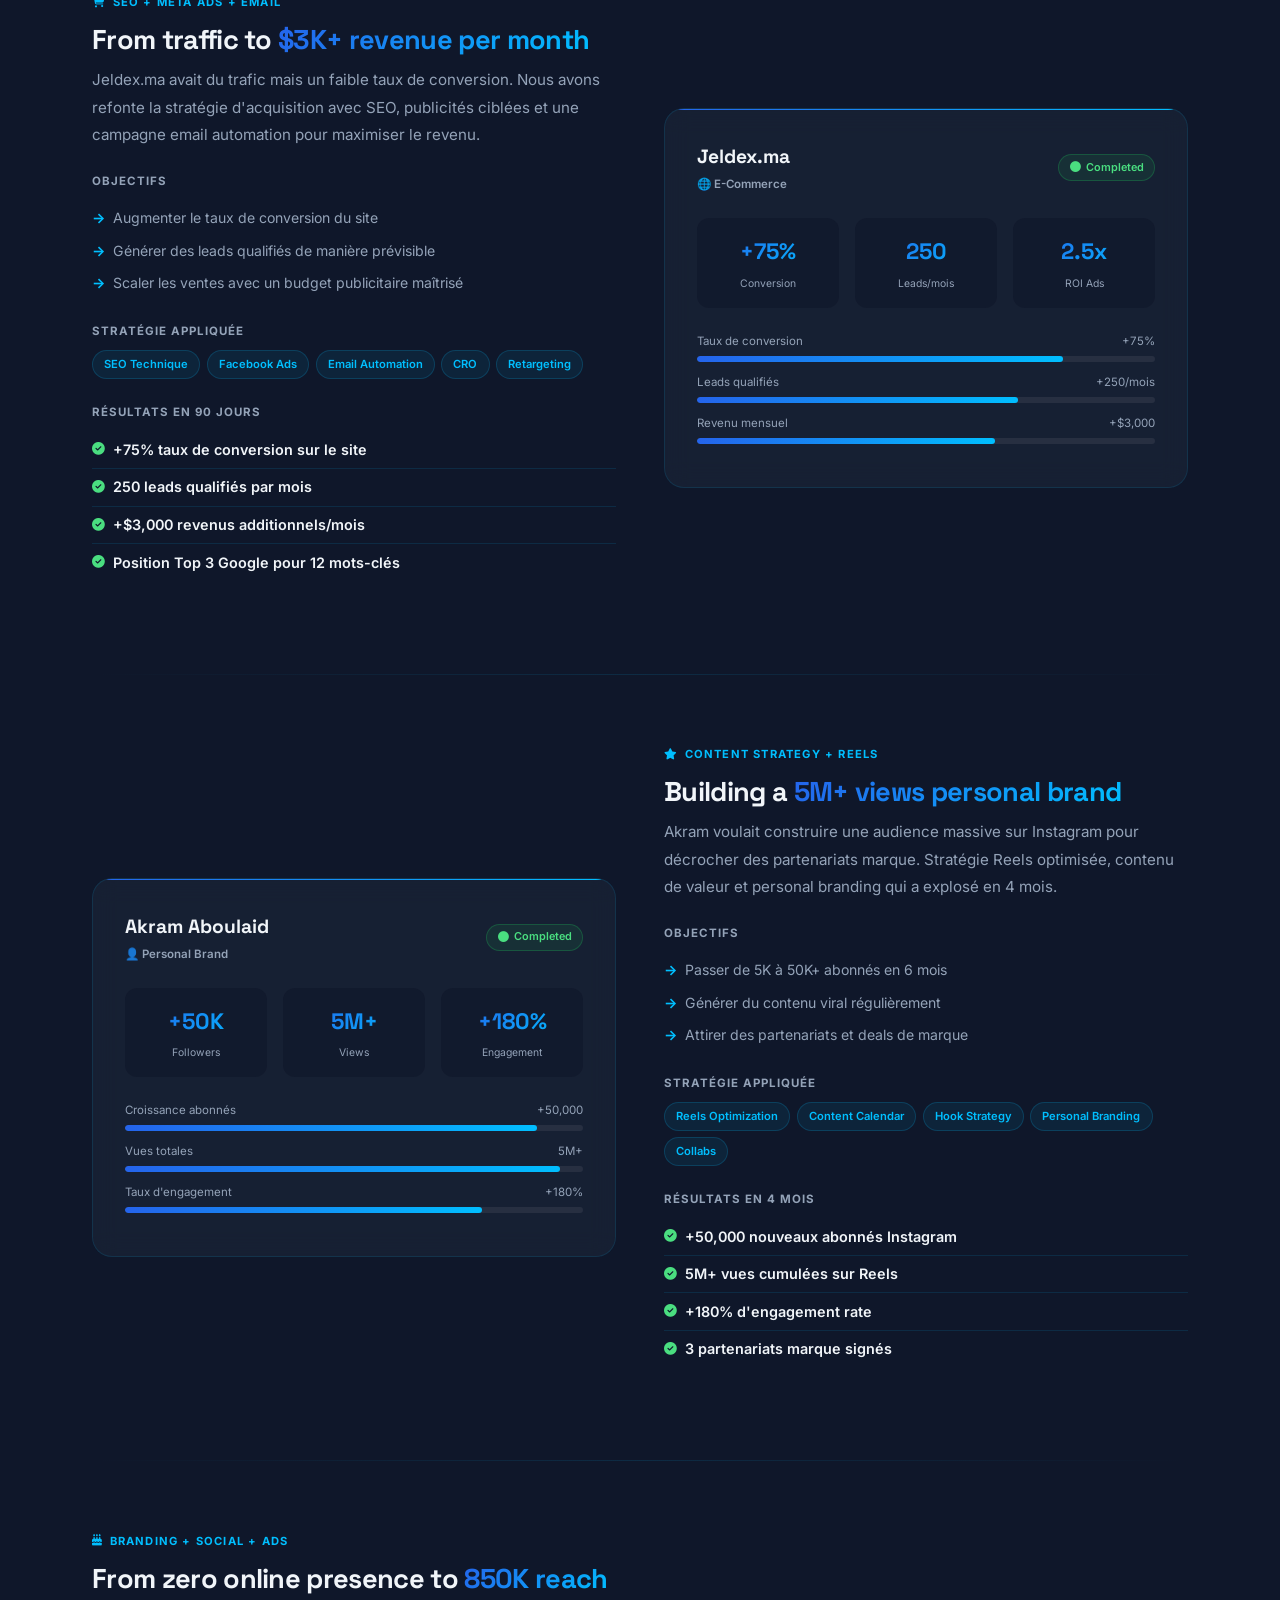
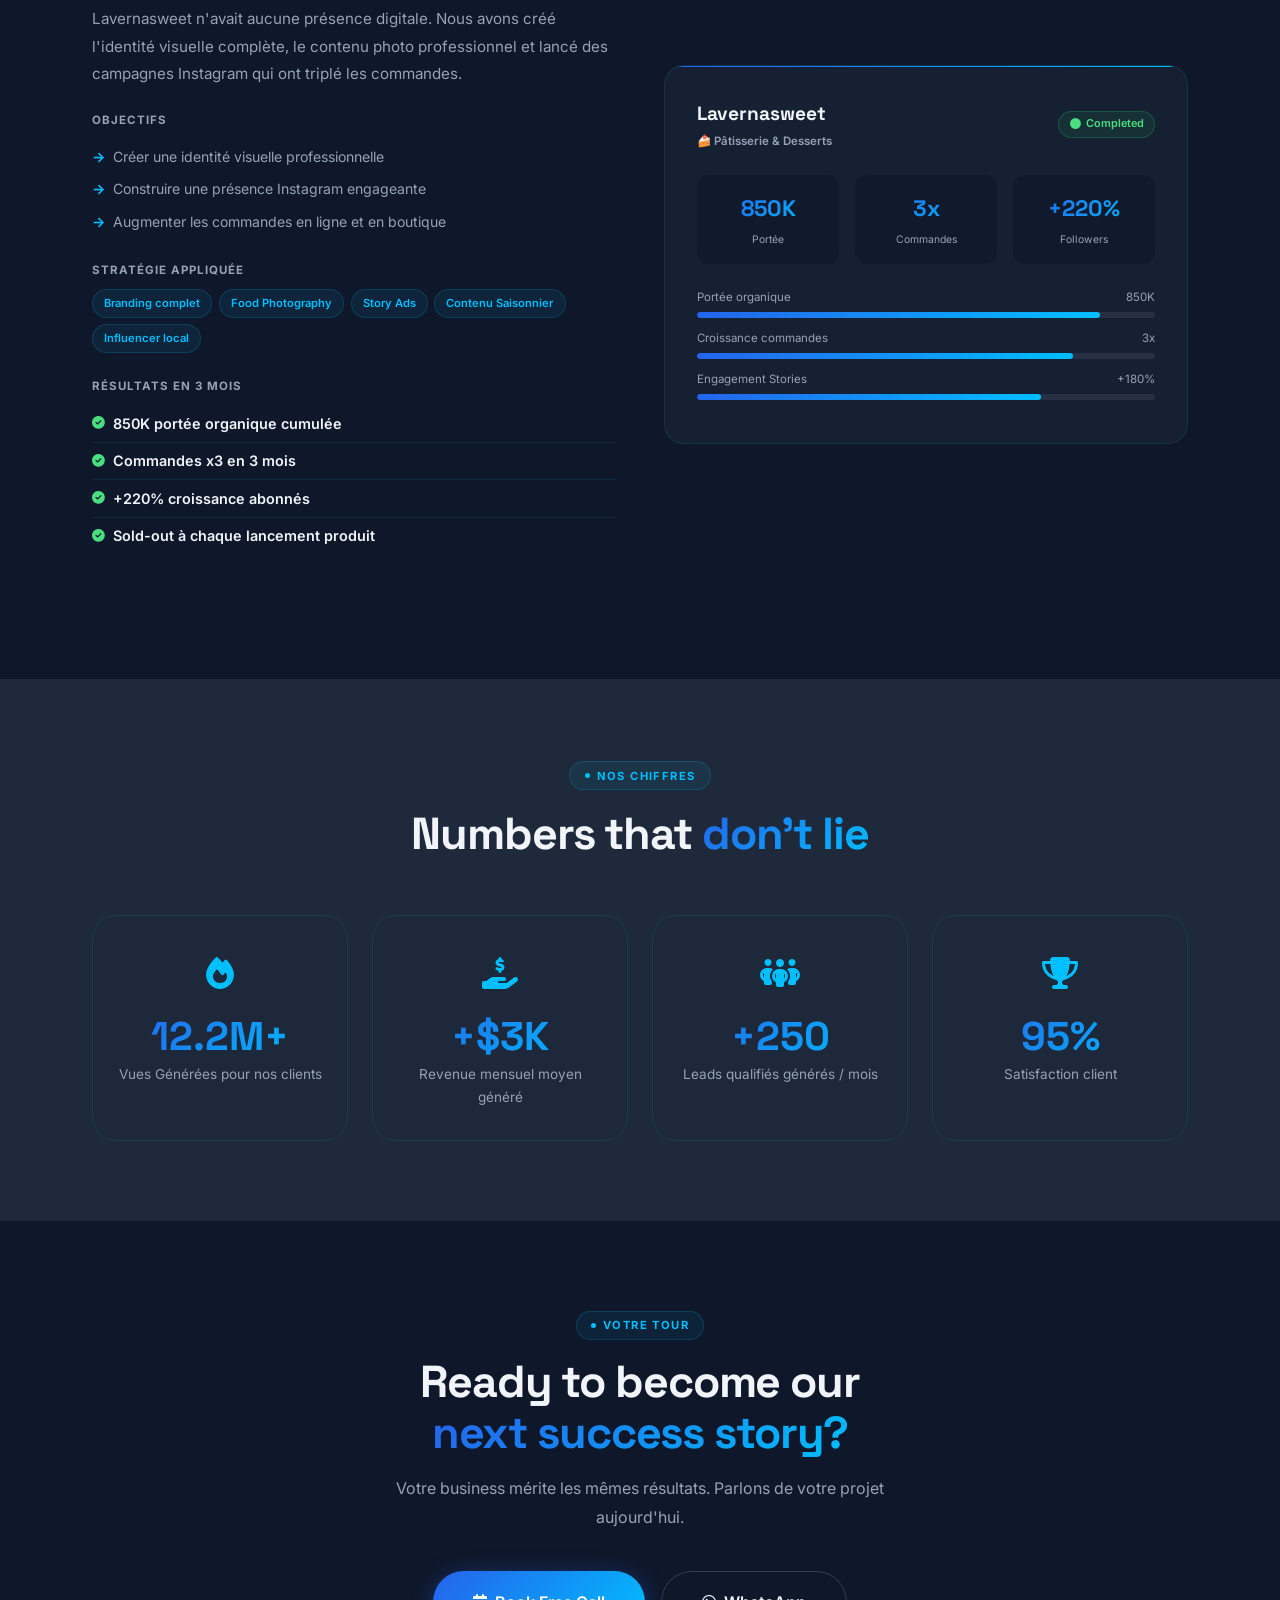
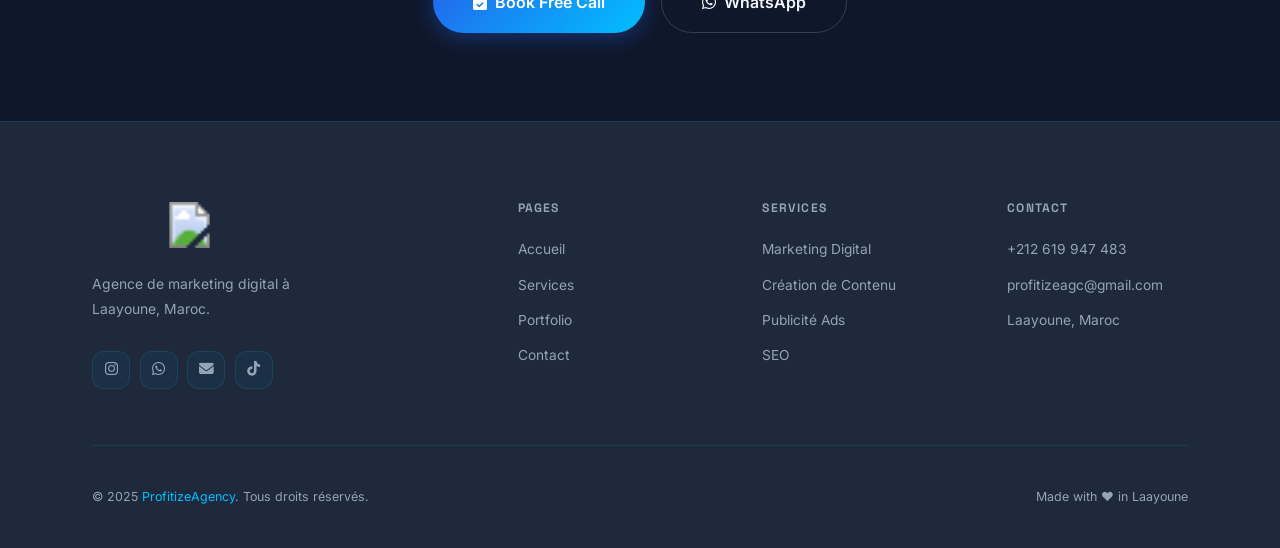
==== commit c9fa1917: "Merge branch 'main' of https://github.com/abderrahmanbousati/profitizeAgency" ====
--- a/portfolio.html
+++ b/portfolio.html
@@ -121,6 +121,128 @@
     .port-cta h2 { margin-bottom:1rem; }
     .port-cta p  { color:var(--gray-m);max-width:500px;margin:0 auto 2.5rem; }
 
+    /* VIDEO SHOWREEL */
+    .video-section { padding: 5rem 0; }
+    .video-wrapper {
+      position: relative;
+      max-width: 900px;
+      margin: 3rem auto 0;
+      border-radius: 24px;
+      padding: 3px;
+      background: var(--grad);
+      box-shadow: 0 0 80px rgba(0,191,255,.18), 0 0 30px rgba(120,80,255,.12);
+    }
+    .video-inner {
+      border-radius: 22px;
+      overflow: hidden;
+      background: #000;
+      position: relative;
+      aspect-ratio: 16/9;
+      cursor: pointer;
+    }
+    .video-inner iframe {
+      width: 100%;
+      height: 100%;
+      border: none;
+      display: block;
+      position: absolute;
+      top: 0; left: 0;
+    }
+    .video-thumb {
+      position: absolute;
+      inset: 0;
+      display: flex;
+      flex-direction: column;
+      align-items: center;
+      justify-content: center;
+      background: linear-gradient(135deg, #0a0f1e 0%, #0d1b3e 50%, #091428 100%);
+      transition: opacity 0.3s;
+      z-index: 2;
+    }
+    .video-thumb.hidden { opacity: 0; pointer-events: none; }
+    .video-thumb-grid {
+      position: absolute;
+      inset: 0;
+      background-image: linear-gradient(rgba(0,191,255,.04) 1px, transparent 1px),
+                        linear-gradient(90deg, rgba(0,191,255,.04) 1px, transparent 1px);
+      background-size: 40px 40px;
+    }
+    .play-btn {
+      width: 80px; height: 80px;
+      border-radius: 50%;
+      background: var(--grad);
+      display: flex; align-items: center; justify-content: center;
+      font-size: 1.8rem; color: #fff;
+      box-shadow: 0 0 40px rgba(0,191,255,.4), 0 0 80px rgba(120,80,255,.2);
+      transition: transform 0.25s, box-shadow 0.25s;
+      position: relative; z-index: 1;
+      padding-left: 5px;
+    }
+    .video-inner:hover .play-btn {
+      transform: scale(1.12);
+      box-shadow: 0 0 60px rgba(0,191,255,.6), 0 0 100px rgba(120,80,255,.3);
+    }
+    .play-label {
+      position: relative; z-index: 1;
+      margin-top: 1.2rem;
+      font-size: 0.88rem;
+      font-weight: 600;
+      color: rgba(255,255,255,0.7);
+      letter-spacing: 0.5px;
+    }
+    .video-corner-badge {
+      position: absolute;
+      top: 1.2rem; right: 1.2rem;
+      background: rgba(0,0,0,0.6);
+      backdrop-filter: blur(8px);
+      border: 1px solid rgba(0,191,255,.25);
+      border-radius: 999px;
+      padding: 0.3rem 0.8rem;
+      font-size: 0.7rem;
+      font-weight: 600;
+      color: var(--cyan);
+      z-index: 3;
+    }
+    .video-badge {
+      display: inline-flex;
+      align-items: center;
+      gap: 0.5rem;
+      background: rgba(0,191,255,.1);
+      border: 1px solid rgba(0,191,255,.25);
+      border-radius: 999px;
+      padding: 0.35rem 1rem;
+      font-size: 0.72rem;
+      font-weight: 700;
+      color: var(--cyan);
+      text-transform: uppercase;
+      letter-spacing: 1.2px;
+      margin-bottom: 1rem;
+    }
+    .video-glow-dot {
+      display: inline-block;
+      width: 7px; height: 7px;
+      border-radius: 50%;
+      background: var(--cyan);
+      box-shadow: 0 0 8px var(--cyan);
+      animation: pulse 1.8s ease-in-out infinite;
+    }
+    .video-meta {
+      display: flex;
+      align-items: center;
+      justify-content: center;
+      gap: 2rem;
+      margin-top: 2rem;
+      flex-wrap: wrap;
+    }
+    .vm-item {
+      display: flex;
+      align-items: center;
+      gap: 0.5rem;
+      font-size: 0.82rem;
+      color: var(--gray-m);
+    }
+    .vm-item i { color: var(--cyan); }
+
     @media(max-width:1024px){
       .cs-full-card, .cs-full-card.rev { grid-template-columns:1fr;direction:ltr; }
       .cs-metrics-grid { grid-template-columns:repeat(3,1fr); }
@@ -133,6 +255,7 @@
       .rb-item:nth-child(2)::after { display:none; }
       .cs-metrics-grid { grid-template-columns:repeat(3,1fr); }
       .shl-grid { grid-template-columns:1fr; }
+      .video-meta { gap: 1rem; }
     }
 
     /* VIDEO SECTION */
@@ -438,24 +561,6 @@
         </div>
       </div>
 
-    </div>
-  </div>
-</section>
-
-<!-- VIDEO SECTION -->
-<section class="video-section">
-  <div class="container">
-    <div class="s-hd c reveal">
-      <div class="chip">Our Work</div>
-      <h2 class="s-title">See us <span class="g-text">in action</span></h2>
-      <p style="color:var(--gray-m);max-width:500px;margin:0.8rem auto 0;font-size:1rem;">Un aperçu concret de ce que nous créons pour nos clients.</p>
-    </div>
-    <div class="video-wrapper reveal d1">
-      <iframe
-        src="https://drive.google.com/file/d/1saK238-cc2R-ggU4J36hn43gE6byBsKy/preview"
-        allow="autoplay"
-        allowfullscreen>
-      </iframe>
     </div>
   </div>
 </section>
@@ -553,6 +658,18 @@
   nm.querySelectorAll('a').forEach(a => a.addEventListener('click', () => { nh.classList.remove('open'); nm.classList.remove('open'); }));
   const ro = new IntersectionObserver(es => es.forEach(e => { if (e.isIntersecting) { e.target.classList.add('in'); ro.unobserve(e.target); } }), { threshold: 0.1, rootMargin: '0px 0px -40px 0px' });
   document.querySelectorAll('.reveal').forEach(el => ro.observe(el));
+
+  // Video click-to-play
+  const videoBox = document.getElementById('videoBox');
+  const videoThumb = document.getElementById('videoThumb');
+  const videoFrame = document.getElementById('videoFrame');
+  if (videoBox) {
+    videoBox.addEventListener('click', function() {
+      videoFrame.src = videoFrame.dataset.src + '&autoplay=1';
+      videoThumb.classList.add('hidden');
+      setTimeout(() => { videoFrame.style.opacity = '1'; }, 100);
+    });
+  }
 </script>
 </body>
 </html>
